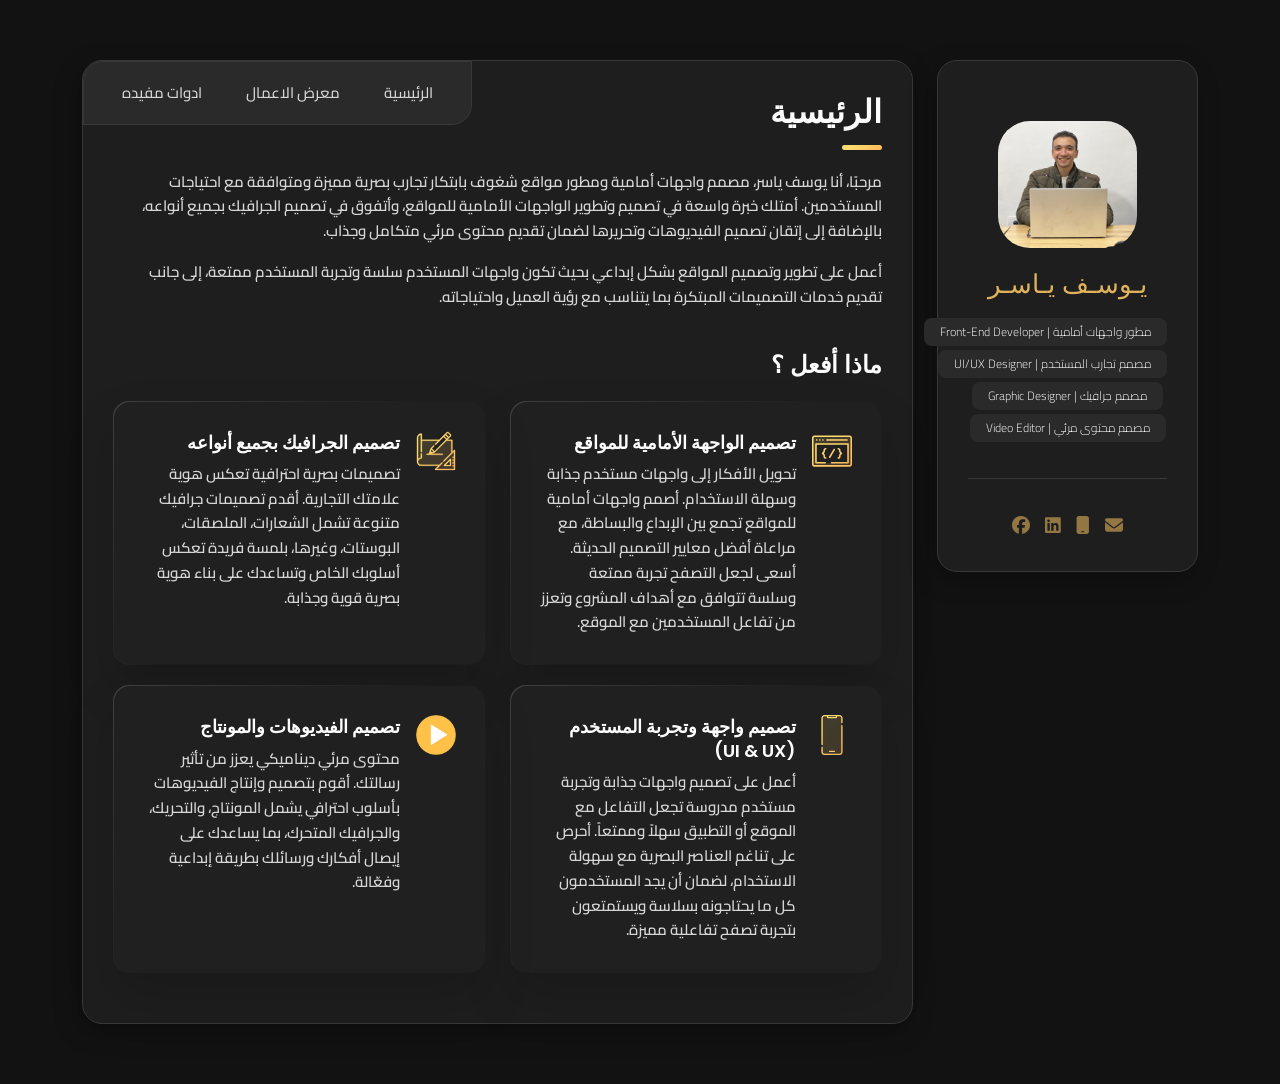
==== index.html @ 5dd6d11e "Add files via upload" ====
﻿<!DOCTYPE html>
<html lang="ar" dir="rtl">
  <head>
    <meta charset="utf-8" />
    <title>Yossif Yaser | الرئيسية</title>
    <!-- Google tag (gtag.js) -->
    <script
      async
      src="https://www.googletagmanager.com/gtag/js?id=G-1BY23PVXMT"
    ></script>
    <script>
      window.dataLayer = window.dataLayer || [];

      function gtag() {
        dataLayer.push(arguments);
      }
      gtag("js", new Date());
      gtag("config", "G-1BY23PVXMT");
    </script>

    <!-- Meta Data -->
    <meta http-equiv="X-UA-Compatible" content="IE=edge" />
    <meta
      name="viewport"
      content="width=device-width, initial-scale=1, shrink-to-fit=no"
    />
    <meta name="format-detection" content="telephone=no" />
    <meta name="format-detection" content="address=no" />
    <meta name="author" content="ArtTemplate" />
    <meta name="description" content="vCard" />

    <!-- Open Graph data -->
    <meta property="og:title" content="ArtTemplate" />
    <meta property="og:type" content="website" />
    <meta property="og:url" content="your url website" />
    <meta
      property="og:image"
      content="images/429811448_931509688594821_1303841701972617163_n.jpg"
    />
    <meta property="og:description" content="vCard" />
    <meta property="og:site_name" content="vCard" />

    <!-- Styles -->
    <link
      rel="shortcut icon"
      href="images/IMG-20240228-WA0059.jpg"
      type="image/x-icon"
    />
    <link
      rel="stylesheet"
      type="text/css"
      href="assets/styles/vendors/bootstrap.rtl.min.css"
    />
    <link rel="stylesheet" type="text/css" href="assets/styles/style.css" />
    <link rel="stylesheet" type="text/css" href="assets/styles/style-rtl.css" />
    <link rel="stylesheet" href="assets/styles/all.css" />

    <link rel="preconnect" href="https://fonts.googleapis.com" />
    <link rel="preconnect" href="https://fonts.gstatic.com" crossorigin />
    <link
      href="https://fonts.googleapis.com/css2?family=Cairo:wght@200..1000&display=swap"
      rel="stylesheet"
    />

    <style>
      * {
        font-family: "Cairo", sans-serif;
        font-optical-sizing: auto;
        font-weight: 600;
        font-style: normal;
        font-variation-settings: "slnt" 0;
      }
    </style>
  </head>

  <body>
    <main class="main">
      <div class="container gutter-top gutter-bottom">
        <div class="row sticky-parent">
          <!-- Sidebar -->
          <aside class="col-12 col-md-12 col-xl-3">
            <div class="sidebar box-outer sticky-column">
              <!-- My photo -->
              <div class="sidebar__base-info">
                <figure class="avatar-box">
                  <img src="images/IMG-20240228-WA0059.jpg" alt="يوسف ياسر" />
                </figure>

                <div class="text-xl-center">
                  <h3
                    class="title title--h3 sidebar__name"
                    style="color: #e0b25c"
                  >
                    يـوسـف يـاسـر
                  </h3>
                  <div class="badge mb-1">
                    مطور واجهات أمامية | Front-End Developer
                  </div>
                  <div class="badge mb-1">
                    مصمم تجارب المستخدم | UI/UX Designer
                  </div>
                  <div class="badge mb-1">مصمم جرافيك | Graphic Designer</div>
                  <div class="badge mb-1">مصمم محتوى مرئي | Video Editor</div>
                </div>
                <button
                  class="btn btn--small btn--icon-right sidebar__btn js-btn-toggle"
                >
                  <span> عرض الروابط </span>
                  <i class="fa-solid fa-chevron-down"></i>
                </button>
              </div>

              <div class="sidebar__additional-info js-show">
                <div class="separation"></div>
                <!-- <div class="separation d-xl-none"></div> -->
                <!-- Social -->
                <div class="social">
                  <a class="social__link" href="mailto:jyossif07@gmail.com"
                    ><i class="fa-solid fa-envelope" style="color: #e0b25c"></i
                  ></a>
                  <a class="social__link" href="https://wa.link/6zoz9a"
                    ><i class="fa-solid fa-mobile" style="color: #e0b25c"></i
                  ></a>
                  <a
                    class="social__link"
                    href="https://www.linkedin.com/in/youssef-yaser-16474a268/"
                    ><i class="fa-brands fa-linkedin" style="color: #e0b25c"></i
                  ></a>
                  <a
                    class="social__link"
                    href="https://www.facebook.com/profile.php?id=61563983884343"
                    ><i
                      class="fa-brands fa-facebook"
                      style="color: #e0b25c"
                    ></i>
                  </a>
                </div>
              </div>
            </div>
          </aside>

          <!-- Content -->
          <div class="col-12 col-md-12 col-xl-9">
            <div class="box-outer">
              <!-- Menu -->
              <div class="nav-container">
                <ul class="nav">
                  <li class="nav__item"><a href="index.html">الرئيسية</a></li>
                  <li class="nav__item">
                    <a href="business.html">معرض الاعمال</a>
                  </li>
                  <li class="nav__item">
                    <a href="useful.html">ادوات مفيده</a>
                  </li>
                  <!-- <li class="nav__item"><a href="blog.html">المدونة</a></li> -->
                </ul>
              </div>

              <!-- About -->
              <div class="pb-0 pb-sm-2">
                <h1 class="title title--h1 title__separate">الرئيسية</h1>

                <p>
                  مرحبًا، أنا يوسف ياسر، مصمم واجهات أمامية ومطور مواقع شغوف
                  بابتكار تجارب بصرية مميزة ومتوافقة مع احتياجات المستخدمين.
                  أمتلك خبرة واسعة في تصميم وتطوير الواجهات الأمامية للمواقع،
                  وأتفوق في تصميم الجرافيك بجميع أنواعه، بالإضافة إلى إتقان
                  تصميم الفيديوهات وتحريرها لضمان تقديم محتوى مرئي متكامل وجذاب.
                </p>
                <p>
                  أعمل على تطوير وتصميم المواقع بشكل إبداعي بحيث تكون واجهات
                  المستخدم سلسة وتجربة المستخدم ممتعة، إلى جانب تقديم خدمات
                  التصميمات المبتكرة بما يتناسب مع رؤية العميل واحتياجاته.
                </p>
              </div>

              <!-- What -->
              <h2 class="title title--h2 mt-3">ماذا أفعل ؟</h2>
              <div class="row">
                <!-- Case Item -->
                <div class="col-12 col-lg-6">
                  <div class="case-item box box--s2 box-inner">
                    <img
                      class="case-item__icon"
                      src="storage/categories/UmX2rgsQTiN7xFLBMGBfoxJx7X9CKGDElSwxrad2.svg"
                      alt=""
                    />
                    <div>
                      <h3 class="title title--h3">
                        تصميم الواجهة الأمامية للمواقع
                      </h3>
                      <p class="case-item__caption">
                        تحويل الأفكار إلى واجهات مستخدم جذابة وسهلة الاستخدام.
                        أصمم واجهات أمامية للمواقع تجمع بين الإبداع والبساطة، مع
                        مراعاة أفضل معايير التصميم الحديثة. أسعى لجعل التصفح
                        تجربة ممتعة وسلسة تتوافق مع أهداف المشروع وتعزز من تفاعل
                        المستخدمين مع الموقع.
                      </p>
                    </div>
                  </div>
                </div>
                <!-- Case Item -->
                <div class="col-12 col-lg-6">
                  <div class="case-item box box--s2 box-inner">
                    <img
                      class="case-item__icon"
                      src="storage/categories/GO5Z8lCzgy2stm59pi16ETKVcZDwoNBxdxk0Wri1.svg"
                      alt=""
                    />
                    <div>
                      <h3 class="title title--h3">
                        تصميم الجرافيك بجميع أنواعه
                      </h3>
                      <p class="case-item__caption">
                        تصميمات بصرية احترافية تعكس هوية علامتك التجارية. أقدم
                        تصميمات جرافيك متنوعة تشمل الشعارات، الملصقات، البوستات،
                        وغيرها، بلمسة فريدة تعكس أسلوبك الخاص وتساعدك على بناء
                        هوية بصرية قوية وجذابة.
                      </p>
                    </div>
                  </div>
                </div>

                <!-- Case Item -->
                <!-- <div class="col-12 col-lg-6">
                  <div class="case-item box box--s2 box-inner">
                    <img
                      class="case-item__icon"
                      src="categories/RGNUnwOUZTbnhezkyLcoi52lY8bGflXW85TWzTt1.svg"
                      alt=""
                    />
                    <div>
                      <h3 class="title title--h3">تطبيقات الجوال</h3>
                      <p class="case-item__caption">
                        تطوير احترافي لتطبيقات iOS وAndroid.
                      </p>
                    </div>
                  </div>
                </div> -->

                <!-- Case Item -->
                <div class="col-12 col-lg-6">
                  <div class="case-item box box--s2 box-inner">
                    <img
                      class="case-item__icon"
                      src="storage/categories/RGNUnwOUZTbnhezkyLcoi52lY8bGflXW85TWzTt1.svg"
                      alt=""
                    />
                    <div>
                      <h3 class="title title--h3">
                        تصميم واجهة وتجربة المستخدم (UI & UX)
                      </h3>
                      <p class="case-item__caption">
                        أعمل على تصميم واجهات جذابة وتجربة مستخدم مدروسة تجعل
                        التفاعل مع الموقع أو التطبيق سهلاً وممتعاً. أحرص على
                        تناغم العناصر البصرية مع سهولة الاستخدام، لضمان أن يجد
                        المستخدمون كل ما يحتاجونه بسلاسة ويستمتعون بتجربة تصفح
                        تفاعلية مميزة.
                      </p>
                    </div>
                  </div>
                </div>
                <!-- Case Item -->
                <div class="col-12 col-lg-6">
                  <div class="case-item box box--s2 box-inner">
                    <img
                      class="case-item__icon"
                      src="storage/categories/png-clipart-future-competition-economics-brand-video-icon-miscellaneous-angle-removebg-preview.png"
                      alt=""
                    />
                    <div>
                      <h3 class="title title--h3">
                        تصميم الفيديوهات والمونتاج
                      </h3>
                      <p class="case-item__caption">
                        محتوى مرئي ديناميكي يعزز من تأثير رسالتك. أقوم بتصميم
                        وإنتاج الفيديوهات بأسلوب احترافي يشمل المونتاج،
                        والتحريك، والجرافيك المتحرك، بما يساعدك على إيصال أفكارك
                        ورسائلك بطريقة إبداعية وفعّالة.
                      </p>
                    </div>
                  </div>
                </div>
              </div>

              <!-- Clients -->
              <!-- <h2 class="title title--h2 mt-4">عملاء سعدت بالعمل معهم</h2> -->
              <!-- <div class="swiper-container js-carousel-clients">
                <div class="swiper-wrapper">
                  <figure class="swiper-slide">
                    <img
                      class="logo-client"
                      style="min-width: 80%; border-radius: 20px"
                      src="./images/Black Yellow Modern Interior Designer Logo.png"
                      alt="mostfa syntax reviews"
                    />
                  </figure>
                  <figure class="swiper-slide">
                    <img
                      class="logo-client"
                      style="min-width: 80%; border-radius: 20px"
                      src="./images/Black Yellow Modern Interior Designer Logo.png"
                      alt="mostfa syntax reviews"
                    />
                  </figure>
                  <figure class="swiper-slide">
                    <img
                      class="logo-client"
                      style="min-width: 80%; border-radius: 20px"
                      src="./images/Black Yellow Modern Interior Designer Logo.png"
                      alt="mostfa syntax reviews"
                    />
                  </figure>

                  <figure class="swiper-slide">
                    <img
                      class="logo-client"
                      style="min-width: 80%; border-radius: 20px"
                      src="./images/Black Yellow Modern Interior Designer Logo.png"
                      alt="mostfa syntax reviews"
                    />
                  </figure>

                  <figure class="swiper-slide">
                    <img
                      class="logo-client"
                      style="min-width: 80%; border-radius: 20px"
                      src="./images/Black Yellow Modern Interior Designer Logo.png"
                      alt="Logo"
                    />
                  </figure>
                </div>
                <div class="swiper-pagination"></div>
              </div>  -->
              <!-- /swiper-container -->
            </div>
            <!-- box-outer -->
          </div>
          <!-- Content -->
        </div>
        <!-- sticky-parent -->
      </div>
      <!-- container -->
    </main>
    <!-- JavaScripts -->
    <script src="assets/js/jquery-3.4.1.min.js"></script>
    <script src="assets/js/plugins.min.js"></script>
    <script src="assets/js/common.js"></script>
    <script src="assets/js/all.min.js"></script>
  </body>
</html>
---- assets/styles/style.css ----
/* ------------------------------------------------
 Author: ArtStyles (Art)
 
 Template Name: vCard
 version: 1.1.0
------------------------------------------------ */

/* ------------------------------------------------
 
 - Vendors
 - Font Icons
 - Variables
 - General Styles
 - Typography
 - Form
 - Button
 - Sidebar
 - Sections
 - Navbar
 - Popup
 - Cases
 - Clients
 - Contact
 - Portfolio
 - News
 - Single news
 - Single project
 - Testimonials
 - Timeline
 - Footer
 - Other
 
------------------------------------------------ */

@import url("vendors/swiper.min.css");
@import url("vendors/simplebar.min.css");
@import url("vendors/magnific-popup.css");
@import url("vendors/photoswipe.css");
@import url("vendors/default-skin.css");
@import url("../icons/style-custome-icons.css");
@import url("../icons/feather.css");
@import url("https://fonts.googleapis.com/css2?family=Poppins:wght@300;400;500;600&display=swap");
:root {
    --font-family: 'Poppins', sans-serif;
    --font-base-size: 15px;
    --font-mobile-size: 14px;
    --color-heading: #FCFCFC;
    --color-paragraph: #D6D6D6;
    --color-border: #383838;
    --color-bg: #121212;
    --color-surface-1: #1e1e1f;
    --color-surface-2: #2a2a2b;
    --color-surface-3: #202021;
    --color-accent: #FFDB6E;
    --color-error: #B84C4C;
    --color-gradient: linear-gradient(137.84deg, #FFDB6E 26.31%, #FFBC5E 93.75%);
    --color-gradient-soft: linear-gradient(135deg, rgba(255, 218, 109, 0.0375) 0%, rgba(255, 189, 94, 0) 100%), #1E1E1F;
    --color-gradient-text: linear-gradient(90deg, #FFDB6E, #FFBC5E);
    --color-gradient-border: linear-gradient(155deg, #FFDA6D 0%, rgba(255, 191, 96, 0) 50%);
    --color-gradient-border-gray: linear-gradient(135deg, #404040 0%, rgba(64, 64, 64, 0) 48.44%);
    --color-gradient-gray: linear-gradient(137.84deg, #3F3F40 2.69%, #303030 93.75%);
    --color-gradient-icon: linear-gradient(135deg, rgba(255, 218, 109, 0.25) 0%, rgba(255, 189, 94, 0) 59.86%), #202021;
    --color-btn: linear-gradient(135deg, rgba(45, 45, 46, 0.25) 0%, rgba(27, 27, 28, 0) 100%), #202021;
    --box-shadow-24: -4px 8px 24px rgba(0, 0, 0, 0.25);
    --box-shadow-30: 0px 16px 30px rgba(0, 0, 0, 0.25);
    --box-shadow-40: 0px 16px 40px rgba(0, 0, 0, 0.25);
    --box-shadow-50: 0px 25px 50px rgba(0, 0, 0, 0.15);
    --box-shadow-80: 0px 24px 80px rgba(0, 0, 0, 0.7);
    --radius-32: 32px;
    --radius-20: 20px;
    --radius-18: 18px;
    --radius-16: 16px;
    --radius-14: 14px;
    --radius-12: 12px;
    --radius-8: 8px;
}

/* -----------------------------------------------------------------
    - General Styles
----------------------------------------------------------------- */

*,
::before,
::after {
    background-repeat: no-repeat;
    -webkit-box-sizing: border-box;
    box-sizing: border-box;
}

html {
    -webkit-overflow-scrolling: touch;
    -webkit-box-sizing: border-box;
    box-sizing: border-box;
}

body,
html {
    font-size: 1rem;
    -webkit-text-size-adjust: 100%;
}

body {
    background-color: var(--color-bg);
    color: var(--color-paragraph);
    font-family: var(--font-family);
    font-size: var(--font-base-size);
    font-weight: 300;
    line-height: 1.65;
    min-height: 100vh;
    overflow-x: hidden;
    -ms-overflow-style: scrollbar;
    -webkit-font-smoothing: antialiased;
}

@media only screen and (max-width: 580px) {
    body {
        font-size: var(--font-mobile-size);
        line-height: 1.6;
    }
}

html.is-scroll-disabled body {
    height: 100vh;
    overflow: hidden;
}

@media all and (-ms-high-contrast: none),
(-ms-high-contrast: active) {
    html.is-scroll-disabled {
        overflow: hidden;
    }
}

.no-scroll {
    overflow: hidden;
    -ms-overflow-style: none;
}

.no-scroll-height {
    overflow-x: hidden;
}

.svg-defs {
    position: absolute;
    height: 0;
    width: 0;
}

img {
    max-width: 100%;
    -webkit-user-select: none;
    -moz-user-select: none;
    -ms-user-select: none;
    user-select: none;
}

figure {
    margin: 0;
}

iframe {
    background-color: var(--color-bg);
    border: 0;
    display: block;
    height: 100%;
    width: 100%;
}

.cover {
    -o-object-fit: cover;
    object-fit: cover;
    -o-object-position: center;
    object-position: center;
    font-family: 'object-fit: cover; object-position: center;';
    height: 100%;
    width: 100%;
}

::-moz-selection {
    background: transparent;
    color: var(--color-accent);
}

::selection {
    background: transparent;
    color: var(--color-accent);
}

.scroll-line {
    background: var(--color-gradient);
    height: 0.1875rem;
    position: fixed;
    top: 0;
    width: 0;
    z-index: 3;
}

/* -----------------------------------------------------------------
    - Typography
----------------------------------------------------------------- */

h1,
h2,
h3,
h4,
h5,
h6 {
    color: var(--color-heading);
    font-family: var(--font-family);
    font-weight: 600;
    line-height: 1.3;
}

.title--h1 {
    font-size: 2rem;
    margin-bottom: 1.0625rem;
}

@media only screen and (max-width: 580px) {
    .title--h1 {
        font-size: 1.5rem;
    }
}

.title--h2 {
    font-size: 1.5rem;
    margin-bottom: 1.25rem;
}

@media only screen and (max-width: 580px) {
    .title--h2 {
        font-size: 1.125rem;
    }
}

.title--h3 {
    font-size: 1.125rem;
    margin-bottom: 0.5rem;
}

@media only screen and (max-width: 580px) {
    .title--h3 {
        font-size: 1rem;
    }
}

.title--h4 {
    font-size: 1rem;
    margin-bottom: 0.8125rem;
    font-weight: 500;
}

@media only screen and (max-width: 580px) {
    .title--h4 {
        font-size: 0.875rem;
    }
}

.title--h5 {
    font-size: 0.875rem;
}

@media only screen and (max-width: 580px) {
    .title--h5 {
        font-size: 0.75rem;
    }
}

.title--h6 {
    font-size: 0.75rem;
}

@media only screen and (max-width: 580px) {
    .title--h6 {
        font-size: 0.625rem;
    }
}

.title--center {
    text-align: center;
}

.title--tone {
    background: var(--color-gradient-text);
    -webkit-background-clip: text;
    background-clip: text;
    -webkit-text-fill-color: transparent;
}

.title-icon {
    margin-right: 0.5rem;
    margin-top: -0.25rem;
    height: 2.5rem;
    width: 2.5rem;
}

@media only screen and (max-width: 580px) {
    .title-icon {
        height: 2.08333rem;
        width: 2.08333rem;
    }
}

.title__separate {
    margin-bottom: 2.3125rem;
    position: relative;
}

.title__separate::before {
    content: '';
    background: var(--color-gradient);
    border-radius: 0.5rem;
    height: 0.3125rem;
    position: absolute;
    bottom: -1.0625rem;
    left: 0;
    width: 2.5rem;
    z-index: 1;
}

@media only screen and (max-width: 580px) {
    .title__separate {
        margin-bottom: 1.5rem;
    }
    .title__separate::before {
        height: 0.1875rem;
        bottom: -0.625rem;
        width: 1.875rem;
    }
}

.overhead {
    color: var(--color-paragraph);
    font-size: 0.75rem;
    font-weight: 400;
    display: block;
    opacity: .7;
    text-transform: uppercase;
}

@media only screen and (max-width: 580px) {
    .overhead {
        font-size: 0.6875rem;
    }
}

.text-overflow {
    display: block;
    text-overflow: ellipsis;
    overflow: hidden;
    white-space: nowrap;
}

.block-quote {
    font-size: 1.25rem;
    font-weight: 400;
    font-style: italic;
    margin: 1.8125rem 0;
    position: relative;
    line-height: 1.6;
}

@media only screen and (max-width: 991px) {
    .block-quote {
        padding-left: 3.8125rem;
    }
}

@media only screen and (max-width: 580px) {
    .block-quote {
        font-size: 1.125rem;
        margin: 1rem 0;
        padding-left: 0;
        padding-top: 2.8125rem;
    }
    .block-quote p {
        margin-bottom: 0.5rem;
    }
}

.block-quote::before {
    background-image: url(../icons/icon-quote.svg);
    background-repeat: no-repeat;
    background-position: center;
    background-size: cover;
    content: '';
    height: 1.125rem;
    margin: 0 auto;
    position: absolute;
    top: 0.5rem;
    left: -3.125rem;
    width: 1.6875rem;
}

@media only screen and (max-width: 991px) {
    .block-quote::before {
        left: 0;
    }
}

.block-quote__author {
    font-size: 0.875rem;
    font-style: normal;
    display: block;
    margin-top: 0.5625rem;
    padding-left: 3rem;
    position: relative;
}

@media only screen and (max-width: 580px) {
    .block-quote__author {
        font-size: 0.875rem;
        margin-top: 0;
        padding-left: 2rem;
    }
}

.block-quote__author::before {
    content: '';
    background-color: var(--color-heading);
    height: 0.0625rem;
    margin-bottom: auto;
    margin-top: auto;
    position: absolute;
    top: 0;
    bottom: 0;
    left: 0;
    width: 2rem;
}

@media only screen and (max-width: 580px) {
    .block-quote__author::before {
        width: 1rem;
    }
}

a {
    color: var(--color-accent);
    cursor: pointer;
    text-decoration: none;
}

a:hover {
    outline: none;
}

a.decoration--none {
    text-decoration: none;
}

a.link-gradient {
    background: var(--color-gradient-text);
    -webkit-background-clip: text;
    background-clip: text;
    -webkit-text-fill-color: transparent;
    -webkit-text-decoration-skip: objects;
}

.description {
    color: var(--color-paragraph);
    margin-bottom: 1.875rem;
}

.foreword {
    font-size: 1.125rem;
}

/* Badges */

.badge {
    background: var(--color-surface-2);
    font-size: 0.75rem;
    font-weight: 300;
    border-radius: var(--radius-8);
    padding: 0.5rem 1rem;
}

@media only screen and (max-width: 580px) {
    .badge {
        font-size: 0.6875rem;
        padding: 0.375rem 0.75rem;
    }
}

/* -----------------------------------------------------------------
    - Form
----------------------------------------------------------------- */

.input,
.textarea,
select,
.custom-select {
    background-color: transparent;
    border: 1px solid var(--color-border);
    border-radius: var(--radius-14);
    -webkit-box-shadow: none;
    box-shadow: none;
    color: var(--color-heading);
    font-size: inherit;
    height: auto;
    padding: 0.875rem 1.375rem 0.8125rem;
    position: relative;
    width: 100%;
    -webkit-appearance: none;
    -moz-appearance: none;
    appearance: none;
}

@media only screen and (max-width: 580px) {
    .input,
    .textarea,
    select,
    .custom-select {
        padding: 0.8125rem 1.375rem 0.75rem;
    }
}

.input:focus,
.textarea:focus,
select:focus,
.custom-select:focus {
    background-color: transparent;
    border-color: var(--color-accent);
    color: var(--color-heading);
    -webkit-box-shadow: none;
    box-shadow: none;
    outline: none;
}

.input {
    line-height: inherit;
}

@media all and (-ms-high-contrast: none),
(-ms-high-contrast: active) {
    .input {
        line-height: 0;
    }
}

.input__icon {
    padding-left: 3.375rem;
}

@media only screen and (max-width: 580px) {
    .input__icon {
        padding-left: 2.8125rem;
    }
}

.textarea {
    border-radius: var(--radius-14);
    display: block;
    padding: 0.8125rem 1.1875rem;
    resize: none;
}

.form-group {
    margin-bottom: 2rem;
    position: relative;
}

@media only screen and (max-width: 580px) {
    .form-group {
        margin-bottom: 1.6875rem;
    }
}

.help-block {
    position: absolute;
    font-size: 0.75rem;
    line-height: 1.4;
    padding-top: 0.3125rem;
    padding-left: 0.375rem;
}

@media only screen and (max-width: 580px) {
    .help-block {
        font-size: 0.6875rem;
    }
}

.with-errors {
    color: var(--color-error);
}

.has-error input,
.has-error textarea,
.has-error input:focus,
.has-error textarea:focus {
    border-color: var(--color-error);
}

#validator-contact {
    font-size: 0.875rem;
    margin-top: 1rem;
}

.form-control::-webkit-input-placeholder {
    color: var(--color-paragraph);
    opacity: .5;
}

.form-control:-ms-input-placeholder {
    color: var(--color-paragraph);
    opacity: .5;
}

.form-control::-ms-input-placeholder {
    color: var(--color-paragraph);
    opacity: .5;
}

.form-control::placeholder {
    color: var(--color-paragraph);
    opacity: .5;
}

input:invalid,
textarea:invalid {
    outline: none !important;
}

.form-check-input {
    background: transparent;
    border-color: rgba(244, 244, 244, 0.15);
}

.form-check-input:checked {
    background-color: var(--color-accent);
    border-color: var(--color-accent);
}

.form-check-input:checked[type=checkbox] {
    background-image: url("data:image/svg+xml,%3csvg xmlns='http://www.w3.org/2000/svg' viewBox='0 0 20 20'%3e%3cpath fill='none' stroke='%23000' stroke-linecap='round' stroke-linejoin='round' stroke-width='3' d='M6 10l3 3l6-6'/%3e%3c/svg%3e") !important;
}

.form-check-input:checked[type=radio] {
    background-image: url("data:image/svg+xml,%3csvg xmlns='http://www.w3.org/2000/svg' viewBox='-4 -4 8 8'%3e%3ccircle r='2' fill='%23000'/%3e%3c/svg%3e");
}

.form-check-input:focus {
    border-color: var(--color-paragraph);
    -webkit-box-shadow: 0 0 0 0.125rem rgba(244, 244, 244, 0.25);
    box-shadow: 0 0 0 0.125rem rgba(244, 244, 244, 0.25);
}

select,
.custom-select {
    background: url("data:image/svg+xml,%3csvg xmlns='http://www.w3.org/2000/svg' viewBox='0 0 4 5'%3e%3cpath fill='%23fff' d='M2 0L0 2h4zm0 5L0 3h4z'/%3e%3c/svg%3e") no-repeat right 0.1rem center/10px 16px;
}

.dropdown-menu {
    background: var(--color-surface-2);
    border: 1px solid var(--color-border);
    border-radius: var(--radius-12);
    -webkit-box-shadow: var(--box-shadow-50);
    box-shadow: var(--box-shadow-50);
    font-size: inherit;
}

.dropdown-menu::before {
    content: '';
    border-left: 0.375rem solid transparent;
    border-right: 0.375rem solid transparent;
    border-bottom: 0.375rem solid var(--color-border);
    height: 0;
    position: absolute;
    top: -0.375rem;
    left: 1.0625rem;
    width: 0;
}

.dropdown-item {
    color: var(--color-paragraph);
    font-weight: 300;
}

.dropdown-item:hover,
.dropdown-item:focus {
    background: var(--color-border);
    color: var(--color-paragraph);
}

.dropdown.dropup .dropdown-menu::before {
    border-left: 0.375rem solid transparent;
    border-right: 0.375rem solid transparent;
    border-top: 0.375rem solid var(--color-border);
    border-bottom: 0.375rem solid transparent;
    top: auto;
    bottom: -0.75rem;
}

.progress {
    display: block;
    background: transparent;
    font-size: 0.9375rem;
    margin-bottom: 1.5rem;
    height: auto;
}

@media only screen and (max-width: 580px) {
    .progress {
        font-size: 0.8125rem;
        margin-bottom: 1rem;
    }
}

.progress:last-child {
    margin-bottom: 0;
}

.progress-bar {
    background-color: var(--color-border);
    border-radius: var(--radius-16);
    height: 0.5rem;
    overflow: inherit;
    position: relative;
    width: 100%;
}

.progress-bar span {
    background: var(--color-gradient);
    border-radius: 1rem;
    display: block;
    overflow: hidden;
    position: relative;
    height: 0.5rem;
    width: 0%;
    -webkit-transition: width .6s ease-in-out;
    transition: width .6s ease-in-out;
    z-index: 1;
}

.progress .progress-text {
    margin-bottom: 0.5rem;
}

.progress .progress-text span {
    color: var(--color-heading);
    font-weight: 500;
}

.btn {
    background: var(--color-gradient-border-gray);
    border-radius: var(--radius-14);
    -webkit-box-shadow: var(--box-shadow-40);
    box-shadow: var(--box-shadow-40);
    border: 0;
    color: var(--color-accent);
    cursor: pointer;
    font-weight: 400;
    font-size: 1rem;
    line-height: initial;
    padding: 1rem 1.5rem;
    position: relative;
    -webkit-transition: all .4s ease-in-out;
    transition: all .4s ease-in-out;
    white-space: nowrap;
    z-index: 0;
}

.btn::before {
    content: '';
    position: absolute;
    top: 1px;
    right: 1px;
    bottom: 1px;
    left: 1px;
    background: var(--color-btn);
    border-radius: inherit;
    -webkit-transition: all .4s ease-in-out;
    transition: all .4s ease-in-out;
    z-index: -1;
}

.btn:hover {
    background: var(--color-gradient-border);
    color: var(--color-accent);
}

.btn:hover::before {
    background: var(--color-gradient-icon);
}

.btn:focus {
    -webkit-box-shadow: var(--box-shadow-40);
    box-shadow: var(--box-shadow-40);
}

.btn .font-icon {
    margin-right: 0.375rem;
}

.btn--small {
    -webkit-box-shadow: var(--box-shadow-30);
    box-shadow: var(--box-shadow-30);
    font-size: 0.75rem;
    padding: 0.625rem 1rem;
}

.btn--small:focus {
    -webkit-box-shadow: var(--box-shadow-30);
    box-shadow: var(--box-shadow-30);
}

.btn--icon-left i {
    margin-right: 0.5rem;
}

.btn--icon-right i {
    margin-left: 0.5rem;
}

@media only screen and (max-width: 580px) {
    .btn {
        font-size: 0.875rem;
        padding: 0.75rem 1.125rem;
    }
}

button:focus {
    outline: none;
}

/* -----------------------------------------------------------------
    - Sidebar
----------------------------------------------------------------- */

.sidebar {
    z-index: 10;
}

@media only screen and (max-width: 1200px) {
    .sidebar {
        margin-bottom: 1.875rem;
    }
}

@media only screen and (max-width: 580px) {
    .sidebar {
        margin-bottom: 1rem;
    }
}

@media only screen and (max-width: 1200px) {
    .sidebar__base-info {
        display: -webkit-box;
        display: -ms-flexbox;
        display: flex;
        -webkit-box-align: center;
        -ms-flex-align: center;
        align-items: center;
    }
    .sidebar__base-info>* {
        min-width: 0;
    }
}

@media only screen and (min-width: 1200px) {
    .sidebar__additional-info {
        display: block !important;
    }
}

@media only screen and (max-width: 1200px) {
    .sidebar__additional-info {
        display: none;
    }
}

@media only screen and (max-width: 1200px) {
    .sidebar__additional-info .details-info__item {
        -webkit-box-flex: 0;
        -ms-flex: 0 0 50%;
        flex: 0 0 50%;
    }
    .sidebar__additional-info .details-info__item:nth-last-child(2),
    .sidebar__additional-info .details-info__item:nth-last-child(1) {
        margin-bottom: 0;
    }
}

@media only screen and (max-width: 768px) {
    .sidebar__additional-info .details-info__item {
        margin-bottom: 1.25rem;
    }
    .sidebar__additional-info .details-info__item:nth-last-child(2) {
        margin-bottom: 1.25rem;
    }
    .sidebar__additional-info .details-info__item:nth-last-child(1) {
        margin-bottom: 0 !important;
    }
}

@media only screen and (max-width: 580px) {
    .sidebar__additional-info .details-info__item {
        -webkit-box-flex: 0;
        -ms-flex: 0 0 100%;
        flex: 0 0 100%;
    }
    .sidebar__additional-info .details-info__item:nth-last-child(2) {
        margin-bottom: 0.9375rem;
    }
    .sidebar__additional-info .details-info__item:nth-last-child(1) {
        margin-bottom: 0;
    }
}

.sidebar .avatar-box {
    background: var(--color-gradient-gray);
    border-radius: var(--radius-32);
    margin: 1.875rem 1.875rem 1.25rem;
    overflow: hidden;
    height: calc(100% - 3.75rem);
    width: calc(100% - 3.75rem);
    -webkit-transition: all .3s ease-in-out;
    transition: all .3s ease-in-out;
}

@media only screen and (max-width: 1200px) {
    .sidebar .avatar-box {
        -ms-flex-negative: 0;
        flex-shrink: 0;
        margin: 0 1.5rem 0 0;
        height: 7.5rem;
        width: 7.5rem;
    }
}

@media only screen and (max-width: 580px) {
    .sidebar .avatar-box {
        border-radius: var(--radius-20);
        margin: 0 1rem 0 0;
        height: 5rem;
        width: 5rem;
    }
}

.sidebar .avatar-box img {
    -o-object-fit: cover;
    object-fit: cover;
    height: 100%;
    width: 100%;
}

.sidebar__name {
    font-size: 1.625rem;
    font-weight: 500;
    margin-bottom: 1rem;
    position: relative;
}

@media only screen and (max-width: 580px) {
    .sidebar__name {
        font-size: 1.0625rem;
        margin-bottom: 0.625rem;
    }
}

.sidebar__btn {
    position: absolute;
    top: 0;
    right: 0;
    border-top-left-radius: 0;
    border-bottom-right-radius: 0;
    display: none;
}

@media only screen and (max-width: 1200px) {
    .sidebar__btn {
        display: block;
        padding: 0.625rem 1rem;
    }
}

@media only screen and (max-width: 580px) {
    .sidebar__btn {
        padding: 0.625rem;
    }
}

.sidebar__btn i {
    display: none;
}

@media only screen and (max-width: 580px) {
    .sidebar__btn i {
        display: block;
        margin: 0;
    }
    .sidebar__btn span {
        display: none;
    }
}

.contacts-block__info {
    -webkit-box-flex: 1;
    -ms-flex: 1;
    flex: 1;
}

/* Social */

.social {
    text-align: center;
}

.social__link {
    font-size: 1.125rem;
    color: var(--color-heading);
    -webkit-text-fill-color: inherit;
    opacity: .6;
    margin: 0 0.375rem;
}

@media only screen and (max-width: 580px) {
    .social__link {
        font-size: 1rem;
    }
}

.social__link:hover {
    color: inherit;
    opacity: 1;
    text-decoration: none;
}

@media only screen and (max-width: 1200px) {
    .social {
        text-align: left;
    }
}

.sticky-column {
    margin-top: 0;
    -webkit-transition: all .3s ease-in-out;
    transition: all .3s ease-in-out;
}

.sticky-column.is_stuck {
    margin-top: 1.875rem;
}

/* -----------------------------------------------------------------
    - Sections
----------------------------------------------------------------- */

@media (min-width: 1200px) {
    .container {
        max-width: 1140px;
    }
}

@media (min-width: 1300px) {
    .container {
        max-width: 1230px;
    }
}

@media (min-width: 1400px) {
    .container {
        max-width: 1290px;
    }
}

.box {
    background: var(--color-gradient-border);
    position: relative;
    z-index: 0;
}

.box::before {
    content: '';
    position: absolute;
    top: 1px;
    right: 1px;
    bottom: 1px;
    left: 1px;
    background: var(--color-gradient-soft);
    border-radius: inherit;
    z-index: -1;
}

.box--s2 {
    background: var(--color-gradient-border-gray);
}

.box--s2::before {
    background-image: var(--color-btn) !important;
    background-color: var(--color-surface-3) !important;
}

.box-outer {
    background-color: var(--color-surface-1);
    border: 1px solid var(--color-border);
    border-radius: var(--radius-20);
    -webkit-box-shadow: var(--box-shadow-24);
    box-shadow: var(--box-shadow-24);
    padding: 1.875rem;
    position: relative;
}

@media only screen and (max-width: 580px) {
    .box-outer {
        padding: 0.9375rem;
    }
}

.box-inner {
    border-radius: var(--radius-16);
    -webkit-box-shadow: var(--box-shadow-50);
    box-shadow: var(--box-shadow-50);
    padding: 1.875rem;
    margin-bottom: 1.875rem;
}

@media only screen and (max-width: 580px) {
    .box-inner {
        border-radius: var(--radius-14);
        -webkit-box-shadow: var(--box-shadow-30);
        box-shadow: var(--box-shadow-30);
        padding: 1.25rem;
        margin-bottom: 0.9375rem;
    }
}

.icon-box {
    font-size: 1.125rem;
    display: -webkit-inline-box;
    display: -ms-inline-flexbox;
    display: inline-flex;
    -webkit-box-align: center;
    -ms-flex-align: center;
    align-items: center;
    -webkit-box-pack: center;
    -ms-flex-pack: center;
    justify-content: center;
    border-radius: var(--radius-12);
    -webkit-box-shadow: var(--box-shadow-30);
    box-shadow: var(--box-shadow-30);
    line-height: 1;
    margin-right: 1rem;
    height: 3rem;
    width: 3rem;
}

.icon-box>* {
    min-width: 0;
}

.icon-box::before {
    background: var(--color-gradient-icon);
}

.icon-box .font-icon {
    background: var(--color-gradient-text);
    -webkit-background-clip: text;
    background-clip: text;
    -webkit-text-fill-color: transparent;
}

@media only screen and (max-width: 580px) {
    .icon-box {
        font-size: 1rem;
        border-radius: var(--radius-8);
        -webkit-box-shadow: var(--box-shadow-24);
        box-shadow: var(--box-shadow-24);
        height: 1.875rem;
        width: 1.875rem;
    }
}

.box-avatar {
    border-radius: var(--radius-18);
    -webkit-box-shadow: var(--box-shadow-30);
    box-shadow: var(--box-shadow-30);
    height: 5rem;
    width: 5rem;
}

.box-avatar::before {
    background: var(--color-gradient-gray);
}

.box-avatar img {
    -o-object-fit: cover;
    object-fit: cover;
}

.box-avatar--not-border {
    background: var(--color-gradient-gray);
}

.box-avatar--not-border::before {
    display: none;
}

@media only screen and (max-width: 580px) {
    .box-avatar {
        border-radius: var(--radius-14);
        -webkit-box-shadow: var(--box-shadow-24);
        box-shadow: var(--box-shadow-24);
        height: calc(5rem - 1.25rem);
        width: calc(5rem - 1.25rem);
    }
}

.separation {
    background: var(--color-border);
    margin: 2rem 0;
    height: 1px;
    width: 100%;
}

@media only screen and (max-width: 580px) {
    .separation {
        margin: 1rem 0;
    }
}

.js-image {
    background-size: cover;
    background-position: center;
    height: 100%;
    width: 100%;
}

.gutter-top {
    padding-top: 3.75rem;
}

@media only screen and (max-width: 580px) {
    .gutter-top {
        padding-top: 0.9375rem;
    }
}

.gutter-bottom {
    padding-bottom: 3.75rem;
}

@media only screen and (max-width: 580px) {
    .gutter-bottom {
        padding-bottom: 2.5rem;
    }
}

.noGutters-Top {
    margin-top: 0 !important;
}

.noGutters-Bottom {
    margin-bottom: 0 !important;
}

.noGutters-Left {
    margin-left: 0 !important;
}

.noGutters-Right {
    margin-right: 0 !important;
}

/* Details info */

.details-info {
    list-style: none;
    padding-left: 0;
    margin-bottom: 0.5rem;
}

@media only screen and (max-width: 1200px) {
    .details-info {
        display: -webkit-box;
        display: -ms-flexbox;
        display: flex;
        -ms-flex-wrap: wrap;
        flex-wrap: wrap;
        margin-bottom: 0;
    }
    .details-info>* {
        min-width: 0;
    }
}

@media only screen and (max-width: 768px) {
    .details-info {
        display: -webkit-box;
        display: -ms-flexbox;
        display: flex;
        -webkit-box-orient: vertical;
        -webkit-box-direction: normal;
        -ms-flex-direction: column;
        flex-direction: column;
        margin-bottom: 0.5rem;
        font-size: 1rem;
    }
    .details-info>* {
        min-width: 0;
    }
}

@media only screen and (max-width: 580px) {
    .details-info {
        font-size: 0.9375rem;
    }
}

.details-info--inline {
    display: -webkit-box;
    display: -ms-flexbox;
    display: flex;
    -webkit-box-orient: horizontal;
    -webkit-box-direction: normal;
    -ms-flex-direction: row;
    flex-direction: row;
    -ms-flex-wrap: wrap;
    flex-wrap: wrap;
}

.details-info--inline>* {
    min-width: 0;
}

.details-info__item {
    color: var(--color-heading);
    font-size: 0.875rem;
    display: -webkit-box;
    display: -ms-flexbox;
    display: flex;
    -webkit-box-align: center;
    -ms-flex-align: center;
    align-items: center;
    margin-bottom: 1.75rem;
    text-overflow: ellipsis;
    white-space: nowrap;
}

.details-info__item>* {
    min-width: 0;
}

@media only screen and (max-width: 580px) {
    .details-info__item {
        font-size: 0.8125rem;
        margin-bottom: 0.9375rem !important;
    }
}

.details-info__item a {
    color: var(--color-heading);
    -webkit-text-fill-color: inherit;
    text-decoration: none;
}

.details-info__item a:hover {
    color: var(--color-heading);
}

.details-info--inline .details-info__item {
    display: -webkit-inline-box;
    display: -ms-inline-flexbox;
    display: inline-flex;
    -webkit-box-align: center;
    -ms-flex-align: center;
    align-items: center;
    margin-right: 5rem;
}

.details-info--inline .details-info__item>* {
    min-width: 0;
}

.details-info--inline .details-info__item:last-child {
    margin-right: 0;
}

.details-info__info {
    -webkit-box-flex: 1;
    -ms-flex: 1;
    flex: 1;
}

/* -----------------------------------------------------------------
    - Navbar
----------------------------------------------------------------- */

.nav-container {
    background: var(--color-surface-2);
    border: 1px solid var(--color-border);
    border-radius: 0 var(--radius-20) 0 var(--radius-20);
    display: -webkit-box;
    display: -ms-flexbox;
    display: flex;
    -webkit-box-align: center;
    -ms-flex-align: center;
    align-items: center;
    -webkit-box-pack: end;
    -ms-flex-pack: end;
    justify-content: flex-end;
    height: 4rem;
    padding-right: 2.375rem;
    padding-left: 2.375rem;
    position: absolute;
    top: 0;
    right: 0;
    z-index: 1;
}

.nav-container>* {
    min-width: 0;
}

@media only screen and (max-width: 991px) {
    .nav-container {
        -webkit-backdrop-filter: blur(6px);
        backdrop-filter: blur(6px);
        background: rgba(43, 43, 44, 0.75);
        border-radius: var(--radius-20) var(--radius-20) 0 0;
        -webkit-box-shadow: var(--box-shadow-30);
        box-shadow: var(--box-shadow-30);
        display: -webkit-box;
        display: -ms-flexbox;
        display: flex;
        -webkit-box-align: center;
        -ms-flex-align: center;
        align-items: center;
        -webkit-box-pack: center;
        -ms-flex-pack: center;
        justify-content: center;
        position: fixed;
        top: auto;
        bottom: 0;
        left: 0;
        height: 3.8125rem;
        width: 100%;
        z-index: 1112;
    }
    .nav-container>* {
        min-width: 0;
    }
}

@media only screen and (max-width: 580px) {
    .nav-container {
        border-radius: var(--radius-12) var(--radius-12) 0 0;
        height: 3rem;
        padding-right: 1rem;
        padding-left: 1rem;
    }
}

@media only screen and (max-width: 991px) {
    .medium-zoom--opened .nav-container {
        z-index: 10;
    }
}

.nav {
    display: -webkit-box;
    display: -ms-flexbox;
    display: flex;
    -webkit-box-align: center;
    -ms-flex-align: center;
    align-items: center;
    -webkit-box-pack: center;
    -ms-flex-pack: center;
    justify-content: center;
    height: 100%;
    overflow: hidden;
}

.nav>* {
    min-width: 0;
}

@media only screen and (max-width: 768px) {
    .nav {
        font-size: 0.875rem;
    }
}

@media only screen and (max-width: 580px) {
    .nav {
        font-size: 0.6875rem;
    }
}

.nav__item {
    margin-right: 2.75rem;
}

@media only screen and (max-width: 991px) {
    .nav__item {
        margin-right: 2rem;
    }
}

@media only screen and (max-width: 580px) {
    .nav__item {
        margin-right: 1.25rem;
    }
}

.nav__item a {
    background: none;
    color: var(--color-paragraph);
    -webkit-text-fill-color: inherit;
    font-weight: 500;
    opacity: 1;
    -webkit-transition: all .3s ease-in-out;
    transition: all .3s ease-in-out;
}

.nav__item a:hover {
    opacity: .6;
    text-decoration: none;
}

.nav__item a.active {
    background: var(--color-gradient-text);
    -webkit-background-clip: text;
    background-clip: text;
    -webkit-text-fill-color: transparent;
}

.nav__item a.active:hover {
    opacity: 1;
}

.nav__item:last-child {
    margin-right: 0;
}

/* -----------------------------------------------------------------
    - Popup
----------------------------------------------------------------- */

.popup {
    background: var(--color-surface-1);
    border: 1px solid var(--color-border);
    border-radius: var(--radius-20);
    -webkit-box-shadow: var(--box-shadow-80);
    box-shadow: var(--box-shadow-80);
    margin: 1.25rem auto;
    padding: 1.875rem;
    position: relative;
    width: calc(100% - 1.875rem);
    max-width: 43.75rem;
}

@media only screen and (max-width: 580px) {
    .popup {
        border-radius: var(--radius-14);
        margin: 0.9375rem auto;
        padding: 0.9375rem;
        width: calc(100% - 0.9375rem);
    }
}

.mfp-bg {
    background: #0D0D0D;
    opacity: 0.7 !important;
}

.mfp-close {
    background: var(--color-surface-2) !important;
    border-radius: var(--radius-8);
    color: var(--color-heading) !important;
    font-family: 'feather';
    height: 2rem;
    right: 0.9375rem;
    top: 0.9375rem;
    text-indent: -99999px;
    width: 2rem;
}

.mfp-close::before {
    content: '\ea11';
    font-size: 1rem;
    display: -webkit-box;
    display: -ms-flexbox;
    display: flex;
    -webkit-box-align: center;
    -ms-flex-align: center;
    align-items: center;
    -webkit-box-pack: center;
    -ms-flex-pack: center;
    justify-content: center;
    position: absolute;
    top: 0;
    right: 0;
    bottom: 0;
    left: 0;
    text-indent: 0;
}

.mfp-close::before>* {
    min-width: 0;
}

.mfp-close:focus {
    right: 0.9375rem;
    top: 0.9375rem;
}

/* Zoom-in effect */

.mfp-zoom-in {
    /* animate in */
    /* animate out */
}

.mfp-zoom-in .mfp-with-anim {
    opacity: 0;
    -webkit-transition: all 0.2s ease-in-out;
    transition: all 0.2s ease-in-out;
    -webkit-transform: scale(0.8);
    transform: scale(0.8);
}

.mfp-zoom-in.mfp-bg {
    opacity: 0;
    -webkit-transition: all 0.3s ease-out;
    transition: all 0.3s ease-out;
}

.mfp-zoom-in.mfp-ready .mfp-with-anim {
    opacity: 1;
    -webkit-transform: scale(1);
    transform: scale(1);
}

.mfp-zoom-in.mfp-ready.mfp-bg {
    opacity: 0.8;
}

.mfp-zoom-in.mfp-removing .mfp-with-anim {
    -webkit-transform: scale(0.8);
    transform: scale(0.8);
    opacity: 0;
}

.mfp-zoom-in.mfp-removing.mfp-bg {
    opacity: 0;
}

/*  Move-horizontal effect */

.mfp-move-horizontal {
    /* animate in */
    /* animate out */
}

.mfp-move-horizontal .mfp-with-anim {
    opacity: 0;
    -webkit-transition: all 0.3s;
    transition: all 0.3s;
    -webkit-transform: translateX(-50px);
    transform: translateX(-50px);
}

.mfp-move-horizontal.mfp-bg {
    opacity: 0;
    -webkit-transition: all 0.3s;
    transition: all 0.3s;
}

.mfp-move-horizontal.mfp-ready .mfp-with-anim {
    opacity: 1;
    -webkit-transform: translateX(0);
    transform: translateX(0);
}

.mfp-move-horizontal.mfp-ready.mfp-bg {
    opacity: 0.8;
}

.mfp-move-horizontal.mfp-removing .mfp-with-anim {
    -webkit-transform: translateX(50px);
    transform: translateX(50px);
    opacity: 0;
}

.mfp-move-horizontal.mfp-removing.mfp-bg {
    opacity: 0;
}

/* Zoom-out effect */

.mfp-zoom-out {
    /* animate in */
    /* animate out */
}

.mfp-zoom-out .mfp-with-anim {
    opacity: 0;
    -webkit-transition: all 0.3s ease-in-out;
    transition: all 0.3s ease-in-out;
    -webkit-transform: scale(1.3);
    transform: scale(1.3);
}

.mfp-zoom-out.mfp-bg {
    opacity: 0;
    -webkit-transition: all 0.3s ease-out;
    transition: all 0.3s ease-out;
}

.mfp-zoom-out.mfp-ready .mfp-with-anim {
    opacity: 1;
    -webkit-transform: scale(1);
    transform: scale(1);
}

.mfp-zoom-out.mfp-ready.mfp-bg {
    opacity: 0.8;
}

.mfp-zoom-out.mfp-removing .mfp-with-anim {
    -webkit-transform: scale(1.3);
    transform: scale(1.3);
    opacity: 0;
}

.mfp-zoom-out.mfp-removing.mfp-bg {
    opacity: 0;
}

/* -----------------------------------------------------------------
    - Cases
----------------------------------------------------------------- */

.case-item {
    display: -webkit-box;
    display: -ms-flexbox;
    display: flex;
    height: calc(100% - 1.25rem);
    padding-bottom: 1.25rem;
    position: relative;
}

.case-item>* {
    min-width: 0;
}

@media only screen and (max-width: 580px) {
    .case-item {
        display: -webkit-box;
        display: -ms-flexbox;
        display: flex;
        -webkit-box-orient: vertical;
        -webkit-box-direction: normal;
        -ms-flex-direction: column;
        flex-direction: column;
        -webkit-box-align: center;
        -ms-flex-align: center;
        align-items: center;
        text-align: center;
    }
    .case-item>* {
        min-width: 0;
    }
}

.case-item__icon {
    margin-right: 1rem;
    height: 2.5rem;
    width: 2.5rem;
}

@media only screen and (max-width: 580px) {
    .case-item__icon {
        margin-right: 0;
        margin-bottom: 0.8125rem;
    }
}

.case-item div {
    -webkit-box-flex: 1;
    -ms-flex: 1;
    flex: 1;
}

.case-item__caption:last-child {
    margin-bottom: 0;
}

/* -----------------------------------------------------------------
    - Clients
----------------------------------------------------------------- */

.js-carousel-clients {
    padding-top: 0.5rem;
    padding-bottom: 1rem;
}

.js-carousel-clients .swiper-slide {
    text-align: center;
}

.js-carousel-clients .logo-client {
    max-width: 80%;
    -webkit-filter: grayscale(1);
    filter: grayscale(1);
    -webkit-transition: all .5s ease-in-out;
    transition: all .5s ease-in-out;
}

.js-carousel-clients .logo-client:hover {
    -webkit-filter: grayscale(0);
    filter: grayscale(0);
}

/* -----------------------------------------------------------------
    - Contact
----------------------------------------------------------------- */

@media only screen and (max-width: 768px) {
    .contact-form .btn {
        width: 100%;
    }
}

.tabcontent .contact-form {
    padding-bottom: 1.875rem;
}

@media only screen and (max-width: 580px) {
    .tabcontent .contact-form {
        padding-bottom: 1.25rem;
    }
}

.map {
    border-radius: var(--radius-16);
    height: 23.75rem;
    margin-bottom: 2rem;
    position: relative;
    direction: ltr;
}

@media only screen and (max-width: 580px) {
    .map {
        height: 15.625rem;
    }
}

.popover-map-title {
    color: var(--color-surface-1);
    font-size: 1.1875rem;
    margin-top: 0.0625rem;
    margin-bottom: 0.5rem;
}

.popover-map-caption {
    color: var(--color-surface-1);
}

#marker {
    background-image: url("../images/icon-map-pic.svg");
    background-size: cover;
    width: 3.75rem;
    height: 3.75rem;
    cursor: pointer;
}

@media only screen and (max-width: 580px) {
    #marker {
        width: 2.5rem;
        height: 2.5rem;
    }
}

.mapboxgl-popup-content {
    background: var(--color-surface-2) !important;
    border: 1px solid var(--color-border);
    border-radius: var(--radius-8) !important;
    -webkit-box-shadow: var(--box-shadow-30) !important;
    box-shadow: var(--box-shadow-30) !important;
}

.mapboxgl-popup-anchor-bottom .mapboxgl-popup-tip {
    border-top-color: var(--color-border) !important;
}

.mapboxgl-popup-close-button {
    color: var(--color-heading);
}

/* -----------------------------------------------------------------
    - Portfolio
----------------------------------------------------------------- */

.m-item {
    background: var(--color-accent);
    margin-bottom: 30px;
    width: calc(33.333% - 20px);
}

@media only screen and (max-width: 991px) {
    .m-item {
        width: calc(50% - 15px);
    }
}

.gutter-sizer {
    width: 30px;
}

.gallery-grid__item {
    margin-bottom: 1.75rem;
    width: calc(33.333% - 20px);
}

.gallery-grid__item:hover .gallery-grid__image {
    -webkit-transform: scale3d(1.05, 1.05, 1);
    transform: scale3d(1.05, 1.05, 1);
}

.gallery-grid__item:hover .gallery-grid__image-wrap::before {
    background: rgba(13, 13, 13, 0.3);
}

.gallery-grid__item:hover .gallery-grid__image-wrap::after {
    -webkit-transform: scale(1);
    transform: scale(1);
    -webkit-transition: -webkit-transform .6s ease-in-out;
    transition: -webkit-transform .6s ease-in-out;
    transition: transform .6s ease-in-out;
    transition: transform .6s ease-in-out, -webkit-transform .6s ease-in-out;
}

@media only screen and (max-width: 991px) {
    .gallery-grid__item {
        width: calc(50% - 16px);
    }
}

@media only screen and (max-width: 768px) {
    .gallery-grid__item {
        width: 100%;
    }
}

.gallery-grid__image-wrap {
    border-radius: var(--radius-16);
    max-height: 12.75rem;
    height: 13vw;
    overflow: hidden;
    position: relative;
    width: 100%;
    z-index: 1;
}

.gallery-grid__image-wrap::before {
    content: '';
    background: rgba(13, 13, 13, 0);
    height: 100%;
    position: absolute;
    top: 0;
    left: 0;
    width: 100%;
    z-index: 1;
    -webkit-transition: all .5s ease-in-out;
    transition: all .5s ease-in-out;
}

.gallery-grid__image-wrap::after {
    content: '\e95f';
    background: rgba(32, 32, 33, 0.8);
    -webkit-backdrop-filter: blur(6px);
    backdrop-filter: blur(6px);
    border-radius: var(--radius-12);
    font-family: 'feather' !important;
    font-size: 1.125rem;
    color: var(--color-accent) !important;
    display: -webkit-box;
    display: -ms-flexbox;
    display: flex;
    -webkit-box-align: center;
    -ms-flex-align: center;
    align-items: center;
    -webkit-box-pack: center;
    -ms-flex-pack: center;
    justify-content: center;
    height: 3.5rem;
    margin: auto;
    position: absolute;
    top: 0;
    right: 0;
    bottom: 0;
    left: 0;
    width: 3.5rem;
    -webkit-transform: scale(0);
    transform: scale(0);
    -webkit-transition: -webkit-transform .3s ease-in-out;
    transition: -webkit-transform .3s ease-in-out;
    transition: transform .3s ease-in-out;
    transition: transform .3s ease-in-out, -webkit-transform .3s ease-in-out;
    z-index: 2;
}

.gallery-grid__image-wrap::after>* {
    min-width: 0;
}

@media only screen and (max-width: 1200px) {
    .gallery-grid__image-wrap {
        max-height: 23.75rem;
        height: 15.5vw;
    }
}

@media only screen and (max-width: 991px) {
    .gallery-grid__image-wrap {
        height: 13rem;
    }
}

@media only screen and (max-width: 768px) {
    .gallery-grid__image-wrap {
        height: 18rem;
    }
}

@media only screen and (max-width: 580px) {
    .gallery-grid__image-wrap {
        height: 11.875rem;
    }
}

.gallery-grid__image {
    border-radius: var(--radius-16);
    -webkit-transform: scale3d(1, 1, 1);
    transform: scale3d(1, 1, 1);
    -webkit-transition: -webkit-transform .4s ease-in-out;
    transition: -webkit-transform .4s ease-in-out;
    transition: transform .4s ease-in-out;
    transition: transform .4s ease-in-out, -webkit-transform .4s ease-in-out;
}

.gallery-grid__caption {
    padding: 0 0.5rem;
}

.gallery-grid__title {
    font-size: 0.9375rem;
    font-weight: 300;
    color: var(--color-heading);
    margin-top: 1rem;
    margin-bottom: 0;
}

.gallery-grid__category {
    font-size: 0.875rem;
    color: var(--color-paragraph);
    display: block;
    opacity: .7;
}

@media only screen and (min-width: 769px) {
    .filter {
        display: -webkit-inline-box;
        display: -ms-inline-flexbox;
        display: inline-flex;
        -ms-flex-wrap: wrap;
        flex-wrap: wrap;
        list-style: none;
        margin-bottom: 1.75rem;
        padding: 0;
    }
    .filter>* {
        min-width: 0;
    }
    .filter__item {
        padding-right: 1.1875rem;
    }
    .filter__item:first-child {
        display: none;
    }
    .filter__item:last-child {
        padding-right: 0;
    }
    .filter__item.active a {
        cursor: default;
        opacity: 1 !important;
        background: var(--color-gradient-text);
        -webkit-background-clip: text;
        background-clip: text;
        -webkit-text-fill-color: transparent;
        -webkit-text-decoration-skip: objects;
    }
    .filter__link {
        color: var(--color-paragraph);
        font-weight: 500;
        padding: 0 0.25rem;
        text-decoration: none;
        display: block;
        overflow: hidden;
        opacity: 1;
        position: relative;
        -webkit-transition: all .4s ease-in-out;
        transition: all .4s ease-in-out;
    }
    .filter__link:hover {
        color: inherit;
        opacity: .7;
        text-decoration: none;
    }
}

.select .placeholder {
    display: none;
}

@media only screen and (max-width: 768px) {
    .select {
        border: 1px solid var(--color-border);
        border-radius: var(--radius-14);
        display: block;
        margin-bottom: 2rem;
        padding: 0.1875rem 1rem;
        position: relative;
        vertical-align: middle;
        text-align: left;
        -webkit-user-select: none;
        -moz-user-select: none;
        -ms-user-select: none;
        user-select: none;
        width: 100%;
        -webkit-touch-callout: none;
        z-index: 2;
    }
    .select .placeholder {
        cursor: pointer;
        display: block;
        padding: 0.5rem 0;
        position: relative;
        z-index: 1;
    }
    .select .placeholder:after {
        position: absolute;
        top: 50%;
        right: 0.125rem;
        -webkit-transform: translateY(-50%);
        transform: translateY(-50%);
        font-family: 'icomoon';
        content: '\e90e';
        z-index: 10;
    }
    .select.is-open .placeholder:after {
        content: '\e90f';
    }
    .select.is-open ul {
        display: block;
    }
    .select ul {
        background-color: var(--color-surface-1);
        border: 1px solid var(--color-border);
        -webkit-box-shadow: var(--box-shadow-40);
        box-shadow: var(--box-shadow-40);
        border-radius: var(--radius-14);
        display: none;
        max-height: 37.5rem;
        overflow: hidden;
        overflow-y: auto;
        padding: 0.5625rem 0;
        position: absolute;
        top: 100%;
        left: 0;
        width: 100%;
        z-index: 100;
    }
    .select ul li {
        display: block;
        text-align: left;
        padding: 0.5rem 1rem;
        cursor: pointer;
    }
    .select ul li:hover {
        background-color: var(--color-surface-2);
    }
    .select ul li:hover a {
        color: var(--color-accent);
    }
    .select ul li:first-child {
        display: none;
    }
    .select ul li a {
        color: var(--color-paragraph);
        text-decoration: none;
    }
}

@media only screen and (max-width: 580px) {
    .select {
        margin-bottom: 1.5rem;
    }
}

/* -----------------------------------------------------------------
    - News
----------------------------------------------------------------- */

.news-grid {
    display: -webkit-box;
    display: -ms-flexbox;
    display: flex;
    -ms-flex-wrap: wrap;
    flex-wrap: wrap;
    margin-left: -0.9375rem;
    margin-right: -0.9375rem;
}

.news-grid>* {
    min-width: 0;
}

@media only screen and (max-width: 991px) {
    .news-grid {
        margin-left: 0;
        margin-right: 0;
    }
}

.news-item {
    border-radius: var(--radius-16);
    -webkit-box-shadow: var(--box-shadow-50);
    box-shadow: var(--box-shadow-50);
    margin-bottom: 1.875rem;
    margin-left: 0.9375rem;
    margin-right: 0.9375rem;
    padding: 0;
    width: calc(50% - 30px);
}

@media only screen and (max-width: 991px) {
    .news-item {
        margin-left: 0;
        margin-right: 0;
        width: 100%;
    }
}

@media only screen and (max-width: 580px) {
    .news-item {
        margin-bottom: 1.25rem;
    }
}

.news-item__image-wrap {
    overflow: hidden;
    border-radius: var(--radius-16);
    height: 14rem;
    position: relative;
}

@media only screen and (max-width: 991px) {
    .news-item__image-wrap {
        height: 18rem;
    }
}

@media only screen and (max-width: 580px) {
    .news-item__image-wrap {
        border-radius: var(--radius-12);
        height: 12rem;
    }
}

.news-item__image-wrap img {
    -webkit-transform: scale(1);
    transform: scale(1);
    -webkit-transition: -webkit-transform .3s ease-in-out;
    transition: -webkit-transform .3s ease-in-out;
    transition: transform .3s ease-in-out;
    transition: transform .3s ease-in-out, -webkit-transform .3s ease-in-out;
}

.news-item:hover .news-item__image-wrap img {
    -webkit-transform: scale(1.05);
    transform: scale(1.05);
    -webkit-transition: -webkit-transform .3s ease-in-out;
    transition: -webkit-transform .3s ease-in-out;
    transition: transform .3s ease-in-out;
    transition: transform .3s ease-in-out, -webkit-transform .3s ease-in-out;
}

.news-item__date {
    margin-bottom: 0.75rem;
    opacity: .7;
}

.news-item__date span {
    display: inline-block;
    padding-right: 1.125rem;
    position: relative;
}

.news-item__date span::after {
    content: '';
    background: var(--color-paragraph);
    border-radius: 50%;
    height: 0.25rem;
    margin: auto;
    position: absolute;
    top: 0;
    right: 0.4375rem;
    bottom: 0;
    width: 0.25rem;
}

.news-item__link {
    position: absolute;
    height: 100%;
    width: 100%;
    z-index: 2;
}

.news-item__caption {
    padding: 1.25rem 1.5rem 0.375rem;
}

@media only screen and (max-width: 580px) {
    .news-item__caption {
        padding: 1.1875rem 1rem 0;
    }
}

.news-item .title {
    margin-bottom: 0.625rem;
}

.news-item .title a {
    color: var(--color-heading);
    -webkit-transition: all .3s ease-in-out;
    transition: all .3s ease-in-out;
}

.news-item .title a:hover {
    background: var(--color-gradient-text);
    -webkit-background-clip: text;
    background-clip: text;
    -webkit-text-fill-color: transparent;
}

/* -----------------------------------------------------------------
    - Single post
----------------------------------------------------------------- */

.header-post {
    margin-top: 1rem;
    text-align: center;
}

@media only screen and (max-width: 580px) {
    .header-post {
        margin-top: 1rem;
    }
}

.header-post .title {
    font-size: 2.5rem;
    margin-bottom: 1.5rem;
}

@media only screen and (max-width: 991px) {
    .header-post .title {
        font-size: 2.25rem;
        margin-bottom: 1.125rem;
    }
}

@media only screen and (max-width: 768px) {
    .header-post .title {
        font-size: 2rem;
    }
}

@media only screen and (max-width: 580px) {
    .header-post .title {
        font-size: 1.75rem;
        margin-bottom: 1rem;
    }
}

.header-post__image-wrap {
    height: 25rem;
    margin-left: -1.875rem;
    margin-right: -1.875rem;
    margin-bottom: 2.5rem;
}

@media only screen and (max-width: 580px) {
    .header-post__image-wrap {
        height: 15rem;
        margin-left: -1.25rem;
        margin-right: -1.25rem;
        margin-bottom: 1.5rem;
    }
}

.caption-post {
    margin-left: auto;
    margin-right: auto;
    margin-bottom: 2rem;
    width: 80%;
}

@media only screen and (max-width: 991px) {
    .caption-post {
        width: 100%;
    }
}

@media only screen and (max-width: 580px) {
    .caption-post {
        margin-bottom: 1.1875rem;
    }
}

.gallery-post {
    display: -webkit-box;
    display: -ms-flexbox;
    display: flex;
    -ms-flex-wrap: wrap;
    flex-wrap: wrap;
    margin-left: -1rem;
    margin-right: -1rem;
}

.gallery-post>* {
    min-width: 0;
}

@media only screen and (max-width: 580px) {
    .gallery-post {
        margin-left: 0;
        margin-right: 0;
    }
}

.gallery-post__item {
    -webkit-box-flex: calc(50% - 32px);
    -ms-flex: calc(50% - 32px);
    flex: calc(50% - 32px);
    height: auto;
    max-height: 80vw;
    margin-left: 1rem;
    margin-right: 1rem;
    width: calc(50% - 32px);
}

@media only screen and (max-width: 580px) {
    .gallery-post__item {
        -webkit-box-flex: 100%;
        -ms-flex: 100%;
        flex: 100%;
        margin-left: 0;
        margin-right: 0;
        margin-bottom: 1rem;
        width: 100%;
    }
}

.gallery-post__caption {
    font-size: 0.8125rem;
    font-style: italic;
    padding: 1rem 1rem 2rem;
    text-align: center;
    width: 100%;
}

@media only screen and (max-width: 580px) {
    .gallery-post__caption {
        padding: 0 0 1rem;
    }
}

.gallery-post__caption a {
    color: var(--color-accent);
}

.footer-post {
    display: -webkit-box;
    display: -ms-flexbox;
    display: flex;
    -webkit-box-align: center;
    -ms-flex-align: center;
    align-items: center;
    -webkit-box-pack: center;
    -ms-flex-pack: center;
    justify-content: center;
    -ms-flex-wrap: wrap;
    flex-wrap: wrap;
    margin-bottom: 2rem;
    margin-top: 2rem;
    padding-top: 2rem;
    position: relative;
}

.footer-post>* {
    min-width: 0;
}

@media only screen and (max-width: 580px) {
    .footer-post {
        margin-bottom: 1rem;
        margin-top: 1rem;
    }
}

.footer-post::before {
    content: '';
    background-color: var(--color-border);
    height: 0.0625rem;
    margin: auto;
    position: absolute;
    top: 0;
    right: 0;
    left: 0;
    max-width: 6.25rem;
    width: 15%;
}

.footer-post__share {
    display: -webkit-box;
    display: -ms-flexbox;
    display: flex;
    -webkit-box-align: baseline;
    -ms-flex-align: baseline;
    align-items: baseline;
    font-size: 0.8125rem;
    color: var(--color-paragraph);
    margin: 0 1.0625rem;
}

.footer-post__share>* {
    min-width: 0;
}

@media only screen and (max-width: 580px) {
    .footer-post__share {
        margin: 0 0.375rem;
    }
}

.footer-post__share:hover {
    color: var(--color-accent);
    text-decoration: none;
}

.footer-post__share .font-icon {
    margin-right: 0.6875rem;
}

@media only screen and (max-width: 580px) {
    .footer-post__share span {
        display: none;
    }
}

.comment-box {
    display: -webkit-box;
    display: -ms-flexbox;
    display: flex;
    -webkit-box-orient: vertical;
    -webkit-box-direction: normal;
    -ms-flex-direction: column;
    flex-direction: column;
}

.comment-box>* {
    min-width: 0;
}

.comment-box .comment-box {
    margin-left: 3rem;
}

@media only screen and (max-width: 580px) {
    .comment-box .comment-box {
        margin-left: 1.1875rem;
    }
}

.comment-box__inner {
    border-radius: var(--radius-16);
    -webkit-box-shadow: var(--box-shadow-50);
    box-shadow: var(--box-shadow-50);
    display: -webkit-box;
    display: -ms-flexbox;
    display: flex;
    margin-bottom: 1.25rem;
    padding: 1.25rem 1.25rem 1rem 1.25rem;
}

.comment-box__inner>* {
    min-width: 0;
}

@media only screen and (max-width: 580px) {
    .comment-box__inner {
        border-radius: var(--radius-12);
        -webkit-box-shadow: var(--box-shadow-30);
        box-shadow: var(--box-shadow-30);
        -webkit-box-orient: vertical;
        -webkit-box-direction: normal;
        -ms-flex-direction: column;
        flex-direction: column;
        padding: 1rem;
        margin-bottom: 1rem;
    }
}

.comment-box__body {
    -webkit-box-flex: 1;
    -ms-flex: 1;
    flex: 1;
    padding-left: 1rem;
}

@media only screen and (max-width: 580px) {
    .comment-box__body {
        margin-top: 0.75rem;
        padding-left: 0rem;
    }
}

.comment-box__body p {
    margin-bottom: 0.6875rem;
}

@media only screen and (max-width: 580px) {
    .comment-box__body p {
        margin-bottom: 0.5rem;
    }
}

.comment-box__body .emoji {
    margin: 0 0.3125rem;
    vertical-align: bottom;
}

@media only screen and (max-width: 580px) {
    .comment-box__body .emoji {
        margin: 0 0.125rem;
        height: 1.0625rem;
        width: 1.0625rem;
    }
}

.comment-box__details {
    display: -webkit-box;
    display: -ms-flexbox;
    display: flex;
    -webkit-box-pack: justify;
    -ms-flex-pack: justify;
    justify-content: space-between;
    font-size: 1.125rem;
    margin-top: 0.5rem;
    margin-bottom: 0.5rem;
}

.comment-box__details>* {
    min-width: 0;
}

@media only screen and (max-width: 580px) {
    .comment-box__details {
        font-size: 0.9375rem;
        -webkit-box-orient: vertical;
        -webkit-box-direction: normal;
        -ms-flex-direction: column;
        flex-direction: column;
        margin-top: 0;
    }
}

.comment-box__details a {
    text-decoration: none;
}

.comment-box__details-date {
    font-size: 0.75rem;
    font-weight: 400;
    opacity: .5;
}

@media only screen and (max-width: 580px) {
    .comment-box__details-date {
        font-size: 0.75rem;
        margin-top: 0.3125rem;
    }
}

.comment-box .avatar {
    margin-right: 1rem;
    -ms-flex-negative: 0;
    flex-shrink: 0;
}

.comment-box__footer {
    display: -webkit-inline-box;
    display: -ms-inline-flexbox;
    display: inline-flex;
    list-style: none;
    margin: 0;
    padding: 0;
}

.comment-box__footer>* {
    min-width: 0;
}

.comment-box__footer li {
    cursor: pointer;
    font-weight: 400;
    margin-right: 2rem;
}

@media only screen and (max-width: 580px) {
    .comment-box__footer li {
        margin-right: 1rem;
    }
}

.comment-box__footer li:last-child {
    margin-right: 0;
}

.comment-box__footer .font-icon {
    font-size: 1rem;
    vertical-align: text-bottom;
}

@media only screen and (max-width: 580px) {
    .comment-box__footer .font-icon {
        font-size: 0.875rem;
    }
}

.comment-form {
    margin-top: 1rem;
    position: relative;
}

.comment-form .textarea {
    padding: 1.5rem 4.5rem;
    max-height: 12.5rem;
    overflow: hidden !important;
}

@media only screen and (max-width: 580px) {
    .comment-form .textarea {
        padding: 0.875rem 3.25rem;
    }
}

.comment-form .btn {
    height: 3rem;
    margin-bottom: auto;
    margin-top: auto;
    padding: 0;
    position: absolute;
    top: 0;
    bottom: 0;
    width: 3rem;
}

@media only screen and (max-width: 580px) {
    .comment-form .btn {
        height: 2.14286rem;
        width: 2.14286rem;
    }
}

.comment-form .btn i {
    background: var(--color-gradient-text);
    -webkit-background-clip: text;
    background-clip: text;
    -webkit-text-fill-color: transparent;
    -webkit-text-decoration-skip: objects;
    cursor: pointer;
    font-size: 1rem;
    margin: 0;
}

@media only screen and (max-width: 580px) {
    .comment-form .btn i {
        font-size: 1rem;
    }
}

.comment-form .btn-submit {
    right: 0;
    margin-right: 0.75rem;
}

@media only screen and (max-width: 580px) {
    .comment-form .btn-submit {
        margin-right: 0.625rem;
    }
}

.comment-form .btn-emoji {
    line-height: 0;
}

.comment-form .dropdown {
    height: 1.1875rem;
    line-height: 1.2;
    margin-top: auto;
    margin-bottom: auto;
    margin-left: 0.75rem;
    position: absolute;
    top: 0;
    bottom: 0;
}

.comment-form .dropdown-menu {
    background: var(--color-surface-2);
    border: 1px solid var(--color-border);
    border-radius: var(--radius-16);
    -webkit-box-shadow: var(--box-shadow-50);
    box-shadow: var(--box-shadow-50);
    margin-left: -1rem;
    min-width: 14.9375rem;
    max-width: 14.9375rem;
}

.comment-form .dropdown-menu::before {
    content: '';
    height: 0;
    border-left: 0.375rem solid transparent;
    border-right: 0.375rem solid transparent;
    border-top: 0.375rem solid var(--color-surface-2);
    position: absolute;
    bottom: -0.375rem;
    left: 1rem;
    width: 0;
}

@media only screen and (max-width: 580px) {
    .comment-form .dropdown {
        margin-left: 0.625rem;
    }
}

.emoji-wrap {
    display: -webkit-box;
    display: -ms-flexbox;
    display: flex;
    -ms-flex-pack: distribute;
    justify-content: space-around;
    -ms-flex-wrap: wrap;
    flex-wrap: wrap;
    padding: 0.375rem 0.8125rem 0.1875rem;
}

.emoji-wrap>* {
    min-width: 0;
}

.emoji-wrap .emoji {
    cursor: pointer;
    border-radius: 0.1875rem;
    margin: 0.125rem;
    padding: 0.1875rem;
}

.emoji-wrap .emoji:hover {
    background-color: var(--color-bg);
}

.scroll-line {
    height: 0.1875rem;
    position: fixed;
    top: 0;
    width: 0;
    z-index: 3;
}

.social-auth {
    color: var(--color-heading);
    list-style: none;
    padding: 0;
    margin-top: 1rem;
}

@media only screen and (max-width: 580px) {
    .social-auth {
        font-size: 0.875rem;
    }
}

.social-auth__item {
    display: -webkit-inline-box;
    display: -ms-inline-flexbox;
    display: inline-flex;
    margin-right: 0.375rem;
}

.social-auth__item>* {
    min-width: 0;
}

.social-auth__link {
    color: var(--color-heading);
}

.social-auth__link:hover {
    color: var(--color-heading);
    opacity: .7;
}

.social-auth .font-icon {
    border-radius: 50%;
    font-size: 0.75rem;
    padding: 0.375rem;
}

@media only screen and (max-width: 580px) {
    .social-auth .font-icon {
        font-size: 0.6875rem;
    }
}

.social-auth .icon-facebook {
    background-color: #3B5998;
}

.social-auth .icon-twitter {
    background-color: #55ACEE;
}

.social-auth .icon-dribbble {
    background-color: #F26798;
}

.social-auth .icon-behance {
    background-color: #4176FA;
}

/* -----------------------------------------------------------------
    - Single project
----------------------------------------------------------------- */

.header-project {
    margin-top: 1.5rem;
    margin-bottom: 2.5rem;
    position: relative;
}

@media only screen and (max-width: 580px) {
    .header-project {
        margin-top: 1rem;
        margin-bottom: 1.875rem;
    }
}

.header-project .title {
    margin-bottom: 1.5rem;
    position: absolute;
    bottom: 0;
    left: 0;
    z-index: 2;
}

@media only screen and (max-width: 580px) {
    .header-project .title {
        font-size: 1.25rem;
        margin-bottom: 0.75rem;
    }
}

.header-project__image-wrap {
    height: 25rem;
    margin-left: -1.875rem;
    margin-right: -1.875rem;
    position: relative;
}

.header-project__image-wrap::before {
    content: '';
    background: -webkit-gradient(linear, left top, left bottom, from(rgba(13, 13, 13, 0)), color-stop(68.23%, rgba(13, 13, 13, 0.4)), to(rgba(13, 13, 13, 0.4)));
    background: linear-gradient(180deg, rgba(13, 13, 13, 0) 0%, rgba(13, 13, 13, 0.4) 68.23%, rgba(13, 13, 13, 0.4) 100%);
    height: 100%;
    position: absolute;
    top: 0;
    left: 0;
    width: 100%;
    z-index: 1;
}

@media only screen and (max-width: 580px) {
    .header-project__image-wrap {
        height: 15.625rem;
        margin-left: -0.9375rem;
        margin-right: -0.9375rem;
        margin-bottom: 1.5rem;
    }
}

/* Slider */

.js-carousel-project {
    margin-top: 2.375rem;
}

.js-carousel-project .swiper-pagination {
    margin-top: 1.875rem;
}

@media only screen and (max-width: 580px) {
    .js-carousel-project {
        margin-top: 1.5rem;
    }
}

.swiper-slide-project {
    height: 19.6875rem;
    max-width: 35rem;
    opacity: .5;
    overflow: hidden;
    -webkit-transition: opacity .3s ease-in-out;
    transition: opacity .3s ease-in-out;
}

.swiper-slide-project.swiper-slide-active {
    opacity: 1;
}

.swiper-slide-project img {
    -o-object-fit: cover;
    object-fit: cover;
    height: 100%;
    width: 100%;
}

@media only screen and (max-width: 580px) {
    .swiper-slide-project {
        height: 9.25rem;
    }
}

/* Button back */

.btn-back {
    color: var(--color-paragraph);
    display: -webkit-box;
    display: -ms-flexbox;
    display: flex;
    -webkit-box-align: center;
    -ms-flex-align: center;
    align-items: center;
}

.btn-back>* {
    min-width: 0;
}

.btn-back:hover {
    color: var(--color-accent);
}

.btn-back i {
    margin-right: 0.5rem;
}

/* -----------------------------------------------------------------
    - Testimonials
----------------------------------------------------------------- */

.swiper-container .swiper-wrapper {
    min-height: 100%;
}

.review-item {
    cursor: pointer;
    display: -webkit-box;
    display: -ms-flexbox;
    display: flex;
    -webkit-box-orient: vertical;
    -webkit-box-direction: normal;
    -ms-flex-direction: column;
    flex-direction: column;
    background-color: var(--color-gradient-soft);
    border-radius: var(--radius-16);
    height: auto;
    padding: 1.875rem 1.875rem 1.5rem;
    margin-top: 2.5rem;
}

.review-item>* {
    min-width: 0;
}

.review-item::before {
    background: var(--color-gradient-soft) url(../icons/icon-quote.svg);
    background-repeat: no-repeat;
    background-position: 0 0, right 1.875rem top 1.5rem;
}

@media only screen and (max-width: 580px) {
    .review-item {
        padding: 1rem;
        margin-top: 1.5rem;
    }
    .review-item::before {
        background-size: 0, 1.5rem;
        background-position: 0 0, right 0.9375rem top 0.9375rem;
    }
}

.review-item .box-avatar {
    margin-top: -3.75rem;
}

@media only screen and (max-width: 580px) {
    .review-item .box-avatar {
        margin-top: -2.5rem;
        margin-bottom: 0.5rem;
    }
}

.review-item__caption:last-child {
    margin-bottom: 0;
}

.review-item .title {
    margin-top: -1.375rem;
    margin-left: calc(5rem + 0.9375rem);
    margin-bottom: 0.75rem;
}

@media only screen and (max-width: 580px) {
    .review-item .title {
        margin-left: 0;
        margin-top: 0.5rem;
        margin-bottom: 0.5rem;
    }
}

.review-icon-quote {
    background: url(../icons/icon-quote.svg);
    background-repeat: no-repeat;
    background-position: center;
    margin: auto 0;
    height: 1.5rem;
    max-width: 5rem;
}

.review-date {
    color: var(--color-paragraph);
    display: block;
    opacity: .7;
    margin: 0.25rem 0 0.625rem;
}

.full-rewiew-con-avatar {
    display: -webkit-box;
    display: -ms-flexbox;
    display: flex;
    -webkit-box-orient: vertical;
    -webkit-box-direction: normal;
    -ms-flex-direction: column;
    flex-direction: column;
}

.full-rewiew-con-avatar>* {
    min-width: 0;
}

.full-rewiew-con-avatar .box-avatar {
    max-width: 5rem;
    width: auto;
}

@media only screen and (max-width: 768px) {
    .full-rewiew-con-avatar .box-avatar {
        height: auto;
    }
}

@media only screen and (max-width: 580px) {
    .full-rewiew-con-avatar .box-avatar {
        margin-bottom: 0.9375rem;
    }
}

@media only screen and (max-width: 580px) {
    .full-rewiew-con-avatar .review-icon-quote {
        display: none;
    }
}

.full-rewiew-con-text p:last-child {
    margin-bottom: 0;
}

/* Carousel pagination */

.swiper-pagination {
    margin-top: 0.5rem;
    position: relative;
    line-height: 0;
}

@media only screen and (max-width: 580px) {
    .swiper-pagination {
        margin-top: 1rem;
    }
}

.swiper-pagination-bullet {
    background: var(--color-surface-2);
    border-radius: 1rem;
    opacity: 1;
    height: 0.625rem;
    width: 0.625rem;
    -webkit-transition: width 0.3s cubic-bezier(0.455, 0.03, 0.515, 0.955);
    transition: width 0.3s cubic-bezier(0.455, 0.03, 0.515, 0.955);
}

@media only screen and (max-width: 580px) {
    .swiper-pagination-bullet {
        height: 0.375rem;
        width: 0.375rem;
    }
}

.swiper-pagination-bullet-active {
    background: var(--color-gradient);
    width: 1.25rem;
}

@media only screen and (max-width: 580px) {
    .swiper-pagination-bullet-active {
        width: 0.75rem;
    }
}

.swiper-container-horizontal>.swiper-pagination-bullets .swiper-pagination-bullet {
    margin: 0 0.3125rem;
}

.swiper-container-horizontal>.swiper-pagination-bullets,
.swiper-pagination-custom,
.swiper-pagination-fraction {
    bottom: 0;
}

/* -----------------------------------------------------------------
    - Timeline
----------------------------------------------------------------- */

.timeline {
    margin-top: 1.8125rem;
    padding-left: 1.5rem;
    position: relative;
}

.timeline::before {
    content: '';
    border-left-color: var(--color-border);
    border-left-width: 1px;
    border-left-style: solid;
    height: 3.75rem;
    width: 1px;
    position: absolute;
    top: -1.875rem;
}

@media only screen and (max-width: 580px) {
    .timeline {
        padding-left: 0.90625rem;
    }
}

.timeline__item {
    border-left-color: var(--color-border);
    border-left-width: 1px;
    border-left-style: solid;
    padding-bottom: 0.5625rem;
    padding-left: 2.5rem;
    position: relative;
}

.timeline__item::before {
    content: '';
    background: var(--color-gradient-text);
    -webkit-box-shadow: 0 0 0 0.25rem rgba(255, 219, 110, 0.1);
    box-shadow: 0 0 0 0.25rem rgba(255, 219, 110, 0.1);
    border-radius: 50%;
    position: absolute;
    top: 0.0625rem;
    left: -0.3125rem;
    height: 0.5625rem;
    width: 0.5625rem;
}

.timeline__item:last-child {
    border: 0;
}

@media only screen and (max-width: 580px) {
    .timeline__item {
        padding-left: 1.875rem;
    }
    .timeline__item::before {
        left: -0.21875rem;
        height: 0.375rem;
        width: 0.375rem;
    }
}

.timeline__title {
    margin-bottom: 0;
    position: relative;
    top: -0.3125rem;
}

.timeline__period {
    background: var(--color-gradient-text);
    -webkit-background-clip: text;
    background-clip: text;
    -webkit-text-fill-color: transparent;
    font-weight: 400;
}

.timeline__description {
    margin-top: 0.25rem;
}

@media only screen and (max-width: 580px) {
    .timeline__description {
        margin-top: 0.1875rem;
    }
}

/* -----------------------------------------------------------------
    - Other
----------------------------------------------------------------- */

.back-to-top {
    border-top: 1px solid var(--color-accent);
    border-left: 1px solid var(--color-accent);
    cursor: pointer;
    height: 1.5rem;
    opacity: .5;
    position: fixed;
    right: 2.5rem;
    bottom: 1.875rem;
    width: 1.5rem;
    -webkit-transform: rotate(45deg);
    transform: rotate(45deg);
    -webkit-transition: opacity .35s ease-out;
    transition: opacity .35s ease-out;
    z-index: 10;
}

.back-to-top:hover {
    opacity: 1;
}

@media only screen and (max-width: 768px) {
    .back-to-top {
        height: 1.5rem;
        width: 1.5rem;
    }
}

@media only screen and (max-width: 580px) {
    .back-to-top {
        display: none !important;
    }
}

.js-lines {
    overflow: hidden;
}

.js-lines div {
    overflow: hidden;
}

.js-words div div {
    opacity: 0;
}

.medium-zoom-overlay {
    background: var(--color-surface-1) !important;
    z-index: 1104;
}

.medium-zoom-image {
    cursor: pointer !important;
    z-index: 1104;
}

.medium-zoom-image--opened {
    border-radius: 0.0625rem;
    height: 100%;
}

/*# sourceMappingURL=style.css.map */
.Go:hover{
    color:#e0b25c;
    text-decoration:underline;
}
---- assets/styles/style-rtl.css ----
/* ------------------------------------------------
 Author: ArtStyles (Art)
 
 Template Name: 
 version: 1.0.0
------------------------------------------------ */

@import url("https://fonts.googleapis.com/css2?family=Poppins:wght@300;400;500;600&display=swap");
:root {
    --font-family: 'Poppins', sans-serif;
    --font-base-size: 15px;
    --font-mobile-size: 14px;
    --color-heading: #FCFCFC;
    --color-paragraph: #D6D6D6;
    --color-border: #383838;
    --color-bg: #121212;
    --color-surface-1: #1e1e1f;
    --color-surface-2: #2a2a2b;
    --color-surface-3: #202021;
    --color-accent: #FFDB6E;
    --color-error: #B84C4C;
    --color-gradient: linear-gradient(137.84deg, #FFDB6E 26.31%, #FFBC5E 93.75%);
    --color-gradient-soft: linear-gradient(135deg, rgba(255, 218, 109, 0.0375) 0%, rgba(255, 189, 94, 0) 100%), #1E1E1F;
    --color-gradient-text: linear-gradient(90deg, #FFDB6E, #FFBC5E);
    --color-gradient-border: linear-gradient(155deg, #FFDA6D 0%, rgba(255, 191, 96, 0) 50%);
    --color-gradient-border-gray: linear-gradient(135deg, #404040 0%, rgba(64, 64, 64, 0) 48.44%);
    --color-gradient-gray: linear-gradient(137.84deg, #3F3F40 2.69%, #303030 93.75%);
    --color-gradient-icon: linear-gradient(135deg, rgba(255, 218, 109, 0.25) 0%, rgba(255, 189, 94, 0) 59.86%), #202021;
    --color-btn: linear-gradient(135deg, rgba(45, 45, 46, 0.25) 0%, rgba(27, 27, 28, 0) 100%), #202021;
    --box-shadow-24: -4px 8px 24px rgba(0, 0, 0, 0.25);
    --box-shadow-30: 0px 16px 30px rgba(0, 0, 0, 0.25);
    --box-shadow-40: 0px 16px 40px rgba(0, 0, 0, 0.25);
    --box-shadow-50: 0px 25px 50px rgba(0, 0, 0, 0.15);
    --box-shadow-80: 0px 24px 80px rgba(0, 0, 0, 0.7);
    --radius-32: 32px;
    --radius-20: 20px;
    --radius-18: 18px;
    --radius-16: 16px;
    --radius-14: 14px;
    --radius-12: 12px;
    --radius-8: 8px;
}

/* -----------------------------------------------------------------
    - Typography
----------------------------------------------------------------- */

.title-icon {
    margin-right: 0;
    margin-left: 0.5rem;
}

.title__separate::before {
    position: absolute;
    right: 0;
    bottom: -1.0625rem;
    left: auto;
}

@media only screen and (max-width: 991px) {
    .block-quote {
        padding-right: 3.8125rem;
        padding-left: 0;
    }
}

@media only screen and (max-width: 580px) {
    .block-quote {
        padding-right: 0;
    }
}

.block-quote::before {
    position: absolute;
    top: 0.5rem;
    right: -3.125rem;
    left: auto;
}

@media only screen and (max-width: 991px) {
    .block-quote::before {
        left: auto;
        right: 0;
    }
}

.block-quote__author {
    padding-right: 3rem;
    padding-left: 0;
}

@media only screen and (max-width: 580px) {
    .block-quote__author {
        padding-right: 2rem;
        padding-left: 0;
    }
}

.block-quote__author::before {
    position: absolute;
    top: 0;
    right: 0;
    bottom: 0;
    left: auto;
}

/* -----------------------------------------------------------------
    - Form
----------------------------------------------------------------- */

.input {
    text-align: right;
}

.help-block {
    padding-right: 0.375rem;
    padding-left: 0;
}

.dropdown-menu::before {
    position: absolute;
    top: -0.375rem;
    right: 1.0625rem;
    left: 0rem;
}

.btn .font-icon {
    margin-right: 0;
    margin-left: 0.375rem;
}

.btn--icon-left i {
    margin-right: 0;
    margin-left: 0.5rem;
}

.btn--icon-right i {
    margin-right: 0.5rem;
    margin-left: 0;
}

/* -----------------------------------------------------------------
    - Sidebar
----------------------------------------------------------------- */

@media only screen and (max-width: 1200px) {
    .sidebar .avatar-box {
        margin: 0 0 0 1.5rem;
    }
}

@media only screen and (max-width: 580px) {
    .sidebar .avatar-box {
        margin: 0 0 0 1rem;
    }
}

.sidebar__btn {
    position: absolute;
    top: 0;
    right: auto;
    left: 0;
    border-top-left-radius: var(--radius-14);
    border-bottom-right-radius: var(--radius-14);
    border-top-right-radius: 0;
    border-bottom-left-radius: 0;
}

@media only screen and (max-width: 580px) {
    .sidebar__btn i {
        margin: 0;
    }
}

/* Social */

@media only screen and (max-width: 1200px) {
    .social {
        text-align: right;
    }
}

/* -----------------------------------------------------------------
    - Sections
----------------------------------------------------------------- */

.icon-box {
    margin-right: 0;
    margin-left: 1rem;
}

.noGutters-Left {
    margin-right: 0 !important;
    margin-right: inherit !important;
}

.noGutters-Right {
    margin-right: inherit !important;
    margin-left: 0 !important;
}

/* Details info */

.details-info {
    padding-right: 0;
    padding-left: auto;
}

.details-info--inline .details-info__item {
    margin-right: 0;
    margin-left: 5rem;
}

.details-info--inline .details-info__item:last-child {
    margin-right: 0;
    margin-left: 0;
}

/* -----------------------------------------------------------------
    - Navbar
----------------------------------------------------------------- */

.nav-container {
    border-radius: var(--radius-20) 0 var(--radius-20) 0;
    position: absolute;
    top: 0;
    right: auto;
    left: 0;
}

@media only screen and (max-width: 991px) {
    .nav-container {
        position: fixed;
        top: auto;
        bottom: 0;
        left: 0;
    }
}

.nav__item {
    margin-right: 0;
    margin-left: 2.75rem;
}

@media only screen and (max-width: 991px) {
    .nav__item {
        margin-right: 0;
        margin-left: 2rem;
    }
}

@media only screen and (max-width: 580px) {
    .nav__item {
        margin-right: 0;
        margin-left: 1.25rem;
    }
}

.nav__item:last-child {
    margin-left: 0;
}

/* -----------------------------------------------------------------
    - Popup
----------------------------------------------------------------- */

.mfp-content {
    text-align: right;
}

.mfp-close {
    right: auto;
    left: 0.9375rem;
}

.mfp-close:focus {
    right: auto;
    left: 0.9375rem;
}

/* -----------------------------------------------------------------
    - Cases
----------------------------------------------------------------- */

.case-item__icon {
    margin-right: 0;
    margin-left: 1rem;
}

@media only screen and (max-width: 580px) {
    .case-item__icon {
        margin-left: 0;
    }
}

/* -----------------------------------------------------------------
    - Portfolio
----------------------------------------------------------------- */

@media only screen and (min-width: 769px) {
    .filter__item {
        padding-right: 0;
        padding-left: 1.1875rem;
    }
    .filter__item:last-child {
        padding-left: 0;
    }
}

@media only screen and (max-width: 768px) {
    .select .placeholder {
        text-align: right;
    }
    .select .placeholder:after {
        position: absolute;
        top: 50%;
        right: auto;
        left: 0.125rem;
    }
    .select ul li {
        text-align: right;
    }
}

/* -----------------------------------------------------------------
    - News
----------------------------------------------------------------- */

.news-item__date span {
    padding-right: 0;
    padding-left: 1.125rem;
}

.news-item__date span::after {
    position: absolute;
    top: 0;
    right: auto;
    bottom: 0;
    left: 0.4375rem;
}

/* -----------------------------------------------------------------
    - Single post
----------------------------------------------------------------- */

.footer-post__share .font-icon {
    margin-right: 0;
    margin-left: 0.6875rem;
}

.comment-box .comment-box {
    margin-right: 3rem;
    margin-left: 0;
}

@media only screen and (max-width: 580px) {
    .comment-box .comment-box {
        margin-right: 1.1875rem;
        margin-left: 0;
    }
}

.comment-box__body {
    padding-right: 1rem;
    padding-left: 0;
}

@media only screen and (max-width: 580px) {
    .comment-box__body {
        padding-right: 0;
    }
}

.comment-box .avatar {
    margin-right: 0;
    margin-left: 1rem;
}

.comment-box__footer li {
    margin-right: 0;
    margin-left: 2rem;
}

@media only screen and (max-width: 580px) {
    .comment-box__footer li {
        margin-right: 0;
        margin-left: 1rem;
    }
}

.comment-box__footer li:last-child {
    margin-left: 0;
}

.comment-form .btn-submit {
    right: auto;
    left: 0;
    margin-right: 0;
    margin-left: 0.75rem;
}

@media only screen and (max-width: 580px) {
    .comment-form .btn-submit {
        margin-right: 0;
        margin-left: 0.625rem;
    }
}

.comment-form .dropdown {
    margin-right: 0.75rem;
    margin-left: 0rem;
}

.comment-form .dropdown-menu {
    margin-right: -1rem;
    margin-left: 0;
}

.comment-form .dropdown-menu::before {
    position: absolute;
    right: 1rem;
    bottom: -0.375rem;
    left: auto;
}

@media only screen and (max-width: 580px) {
    .comment-form .dropdown {
        margin-right: 0.625rem;
        margin-left: 0;
    }
}

.social-auth__item {
    margin-right: 0;
    margin-left: 0.375rem;
}

/* -----------------------------------------------------------------
    - Single project
----------------------------------------------------------------- */

.header-project .title {
    position: absolute;
    right: 0;
    bottom: 0;
    left: auto;
}

/* -----------------------------------------------------------------
    - Testimonials
----------------------------------------------------------------- */

.review-item::before {
    background-position: 0 0, left 1.875rem top 1.5rem;
}

@media only screen and (max-width: 580px) {
    .review-item::before {
        background-position: 0 0, left 0.9375rem top 0.9375rem;
    }
}

.review-item .title {
    margin-right: calc(5rem + 0.9375rem);
    margin-left: 0;
}

@media only screen and (max-width: 580px) {
    .review-item .title {
        margin-right: 0;
    }
}

/* -----------------------------------------------------------------
    - Timeline
----------------------------------------------------------------- */

.timeline {
    padding-right: 1.5rem;
    padding-left: 0;
}

.timeline::before {
    border-right-color: var(--color-border);
    border-right-width: 1px;
    border-right-style: solid;
    border-left-width: 0;
}

@media only screen and (max-width: 580px) {
    .timeline {
        padding-right: 0.90625rem;
        padding-left: 0;
    }
}

.timeline__item {
    border-right-color: var(--color-border);
    border-right-width: 1px;
    border-right-style: solid;
    border-left-width: 0;
    padding-right: 2.5rem;
    padding-left: 0;
}

.timeline__item::before {
    position: absolute;
    top: 0.0625rem;
    right: -0.3125rem;
    left: 0;
}

@media only screen and (max-width: 580px) {
    .timeline__item {
        padding-right: 1.875rem;
        padding-left: 0;
    }
    .timeline__item::before {
        right: -0.21875rem;
        left: 0;
    }
}

/* -----------------------------------------------------------------
    - Other
----------------------------------------------------------------- */

.back-to-top {
    left: 40px;
    right: auto;
}

/*# sourceMappingURL=style-rtl.css.map */
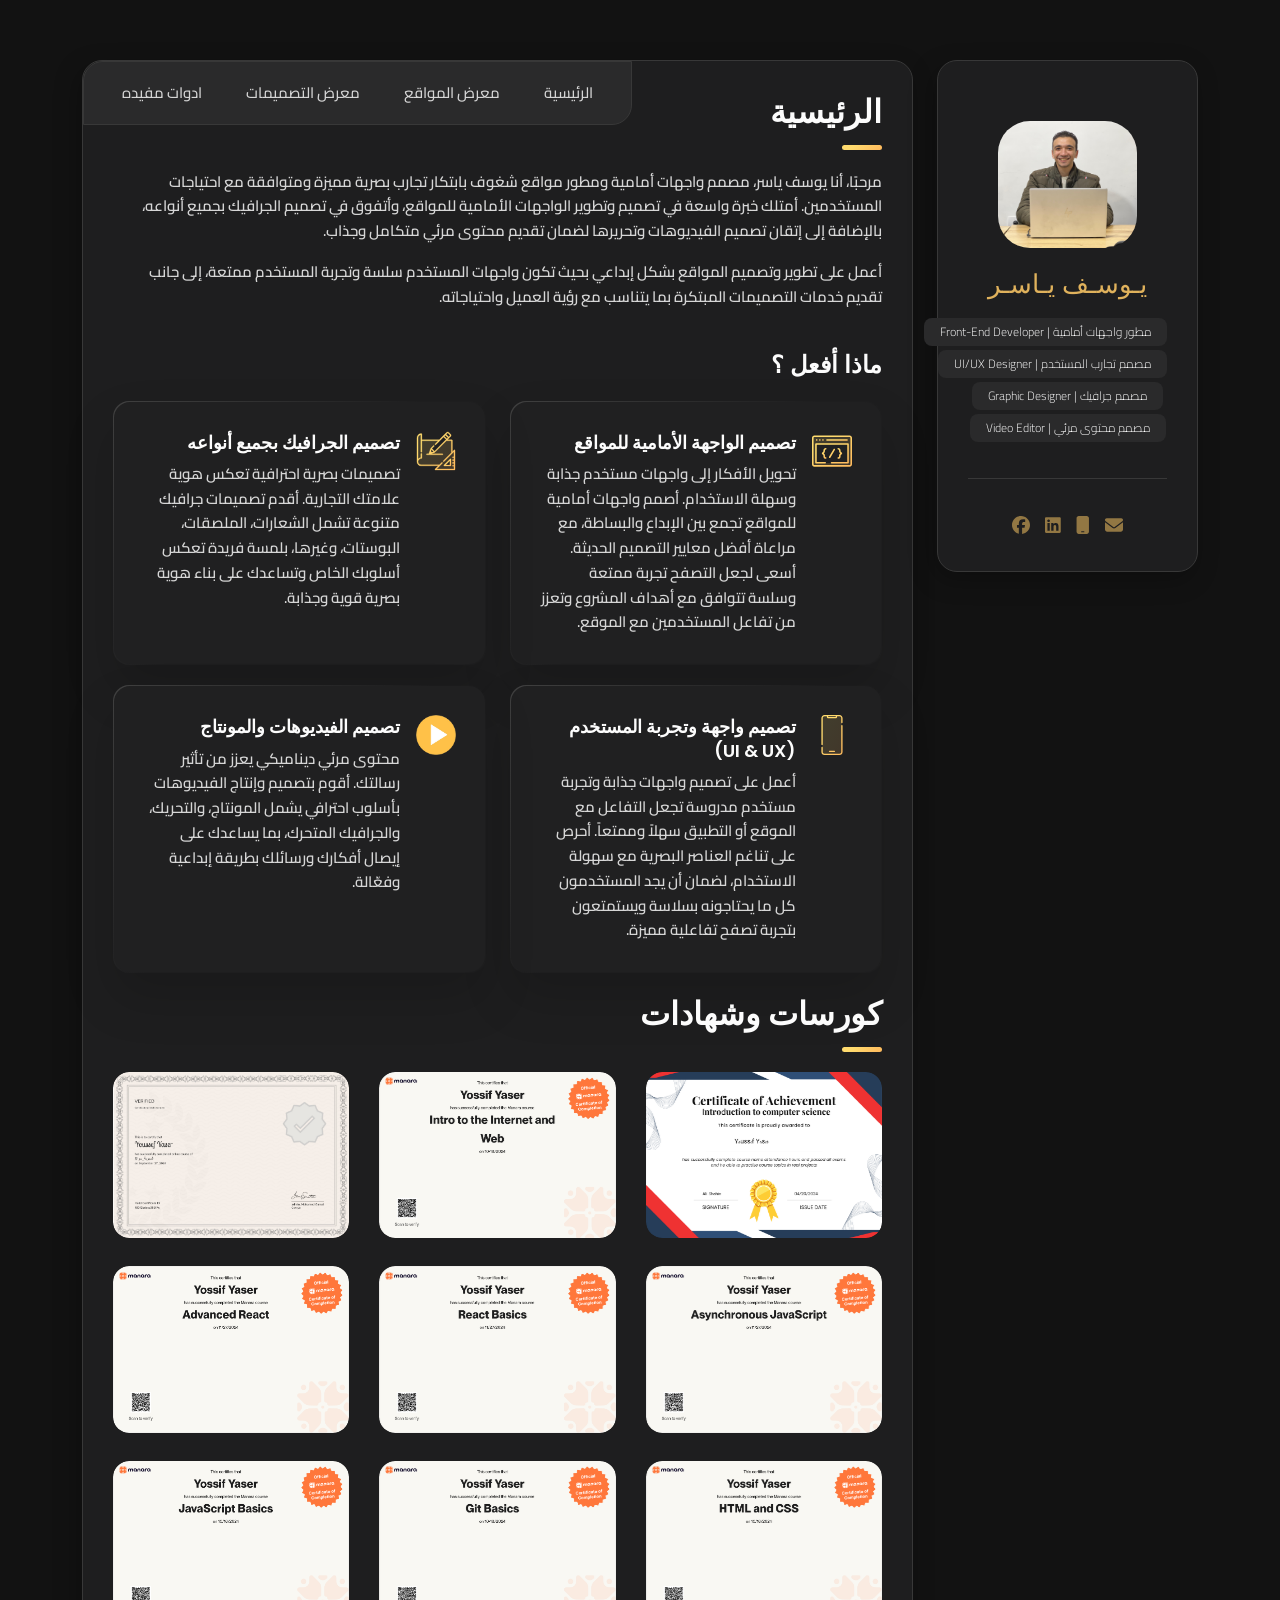
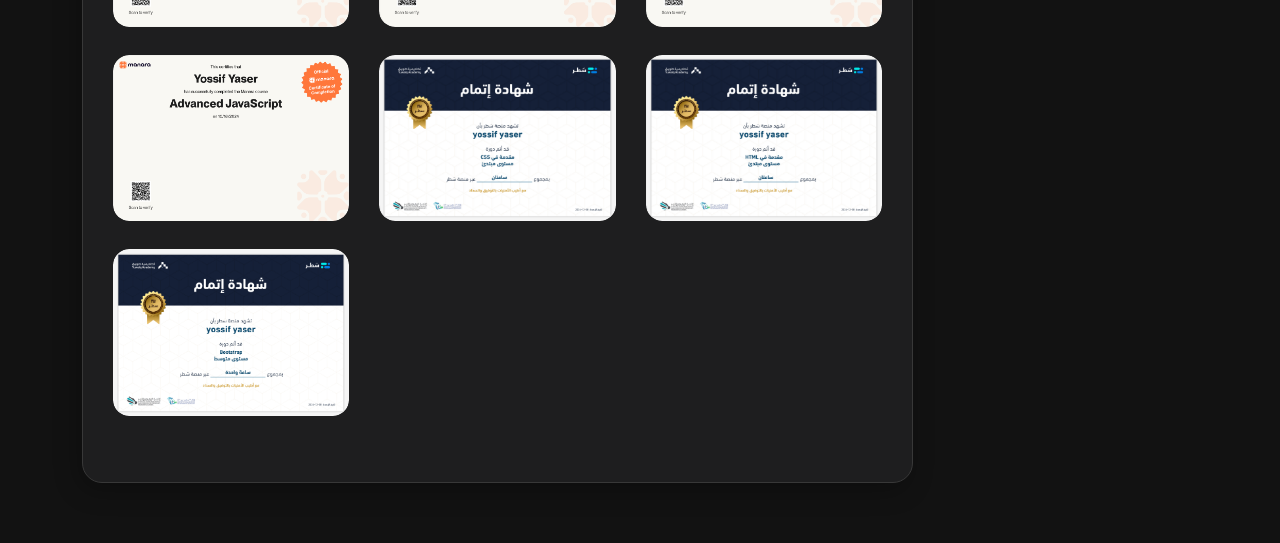
==== commit 2197530d: "Add files via upload" ====
--- a/index.html
+++ b/index.html
@@ -147,7 +147,10 @@
                 <ul class="nav">
                   <li class="nav__item"><a href="index.html">الرئيسية</a></li>
                   <li class="nav__item">
-                    <a href="business.html">معرض الاعمال</a>
+                    <a href="business.html">معرض المواقع</a>
+                  </li>
+                  <li class="nav__item">
+                    <a href="gallery.html">معرض التصميمات</a>
                   </li>
                   <li class="nav__item">
                     <a href="useful.html">ادوات مفيده</a>
@@ -282,7 +285,202 @@
                   </div>
                 </div>
               </div>
-
+              <!-- About -->
+              <div class="pb-0 pb-sm-2">
+                <h1 class="title title--h1 title__separate">كورسات وشهادات</h1>
+                <div
+                  class="gallery-grid js-masonry js-filter-container"
+                  style="position: relative; height: 761.952px"
+                >
+                  <div
+                    class="gutter-sizer"
+                    style="position: absolute; left: 0px; top: 0px"
+                  ></div>
+                  <!-- Item 1 -->
+                  <div class="gallery-grid__item category-design">
+                    <a
+                      href="images/certificate-1726600254371.jpg"
+                      download="true"
+                    >
+                      <div class="gallery-grid__image-wrap">
+                        <img
+                          class="gallery-grid__image cover ls-is-cached lazyloaded"
+                          src="images/certificate-1726600254371.jpg"
+                          alt=""
+                        />
+                      </div>
+                    </a>
+                  </div>
+                  <!-- Item 1 -->
+                  <div class="gallery-grid__item category-design">
+                    <a
+                      href="images/1729257562-324B573177D714D7.png"
+                      download="true"
+                    >
+                      <div class="gallery-grid__image-wrap">
+                        <img
+                          class="gallery-grid__image cover ls-is-cached lazyloaded"
+                          src="images/1729257562-324B573177D714D7.png"
+                          alt=""
+                        />
+                      </div>
+                    </a>
+                  </div>
+                  <!-- Item 1 -->
+                  <div class="gallery-grid__item category-design">
+                    <a href="images/Cetificate.jpg.png" download="true">
+                      <div class="gallery-grid__image-wrap">
+                        <img
+                          class="gallery-grid__image cover ls-is-cached lazyloaded"
+                          src="images/Cetificate.jpg.png"
+                          alt=""
+                        />
+                      </div>
+                    </a>
+                  </div>
+                  <!-- Item 1 -->
+                  <div class="gallery-grid__item category-design">
+                    <a
+                      href="images/1732730829-D4204AC3B4FE99E3.png"
+                      download="true"
+                    >
+                      <div class="gallery-grid__image-wrap">
+                        <img
+                          class="gallery-grid__image cover ls-is-cached lazyloaded"
+                          src="images/1732730829-D4204AC3B4FE99E3.png"
+                          alt=""
+                        />
+                      </div>
+                    </a>
+                  </div>
+                  <!-- Item 1 -->
+                  <div class="gallery-grid__item category-design">
+                    <a
+                      href="images/1732730836-D8220F4CFAC48092.png"
+                      download="true"
+                    >
+                      <div class="gallery-grid__image-wrap">
+                        <img
+                          class="gallery-grid__image cover ls-is-cached lazyloaded"
+                          src="images/1732730836-D8220F4CFAC48092.png"
+                          alt=""
+                        />
+                      </div>
+                    </a>
+                  </div>
+                  <!-- Item 1 -->
+                  <div class="gallery-grid__item category-design">
+                    <a
+                      href="images/1732730844-80A70A3ACD04CD51.png"
+                      download="true"
+                    >
+                      <div class="gallery-grid__image-wrap">
+                        <img
+                          class="gallery-grid__image cover ls-is-cached lazyloaded"
+                          src="images/1732730844-80A70A3ACD04CD51.png"
+                          alt=""
+                        />
+                      </div>
+                    </a>
+                  </div>
+                  <!-- Item 1 -->
+                  <div class="gallery-grid__item category-design">
+                    <a
+                      href="images/1732730850-55E0F701FCB40806.png"
+                      download="true"
+                    >
+                      <div class="gallery-grid__image-wrap">
+                        <img
+                          class="gallery-grid__image cover ls-is-cached lazyloaded"
+                          src="images/1732730850-55E0F701FCB40806.png"
+                          alt=""
+                        />
+                      </div>
+                    </a>
+                  </div>
+                  <!-- Item 1 -->
+                  <div class="gallery-grid__item category-design">
+                    <a
+                      href="images/1732730859-5D35369997E27829.png"
+                      download="true"
+                    >
+                      <div class="gallery-grid__image-wrap">
+                        <img
+                          class="gallery-grid__image cover ls-is-cached lazyloaded"
+                          src="images/1732730859-5D35369997E27829.png"
+                          alt=""
+                        />
+                      </div>
+                    </a>
+                  </div>
+                  <!-- Item 1 -->
+                  <div class="gallery-grid__item category-design">
+                    <a
+                      href="images/1732730865-9D73D9E335749D7F.png"
+                      download="true"
+                    >
+                      <div class="gallery-grid__image-wrap">
+                        <img
+                          class="gallery-grid__image cover ls-is-cached lazyloaded"
+                          src="images/1732730865-9D73D9E335749D7F.png"
+                          alt=""
+                        />
+                      </div>
+                    </a>
+                  </div>
+                  <!-- Item 1 -->
+                  <div class="gallery-grid__item category-design">
+                    <a
+                      href="images/1732733032-557DEE698CDEE76F.png"
+                      download="true"
+                    >
+                      <div class="gallery-grid__image-wrap">
+                        <img
+                          class="gallery-grid__image cover ls-is-cached lazyloaded"
+                          src="images/1732733032-557DEE698CDEE76F.png"
+                          alt=""
+                        />
+                      </div>
+                    </a>
+                  </div>
+                  <!-- Item 1 -->
+                  <div class="gallery-grid__item category-design">
+                    <a href="images/certificate (1).png" download="true">
+                      <div class="gallery-grid__image-wrap">
+                        <img
+                          class="gallery-grid__image cover ls-is-cached lazyloaded"
+                          src="images/certificate (1).png"
+                          alt=""
+                        />
+                      </div>
+                    </a>
+                  </div>
+                  <!-- Item 1 -->
+                  <div class="gallery-grid__item category-design">
+                    <a href="images/certificate (2).png" download="true">
+                      <div class="gallery-grid__image-wrap">
+                        <img
+                          class="gallery-grid__image cover ls-is-cached lazyloaded"
+                          src="images/certificate (2).png"
+                          alt=""
+                        />
+                      </div>
+                    </a>
+                  </div>
+                  <!-- Item 1 -->
+                  <div class="gallery-grid__item category-design">
+                    <a href="images/certificate.png" download="true">
+                      <div class="gallery-grid__image-wrap">
+                        <img
+                          class="gallery-grid__image cover ls-is-cached lazyloaded"
+                          src="images/certificate.png"
+                          alt=""
+                        />
+                      </div>
+                    </a>
+                  </div>
+                </div>
+              </div>
               <!-- Clients -->
               <!-- <h2 class="title title--h2 mt-4">عملاء سعدت بالعمل معهم</h2> -->
               <!-- <div class="swiper-container js-carousel-clients">
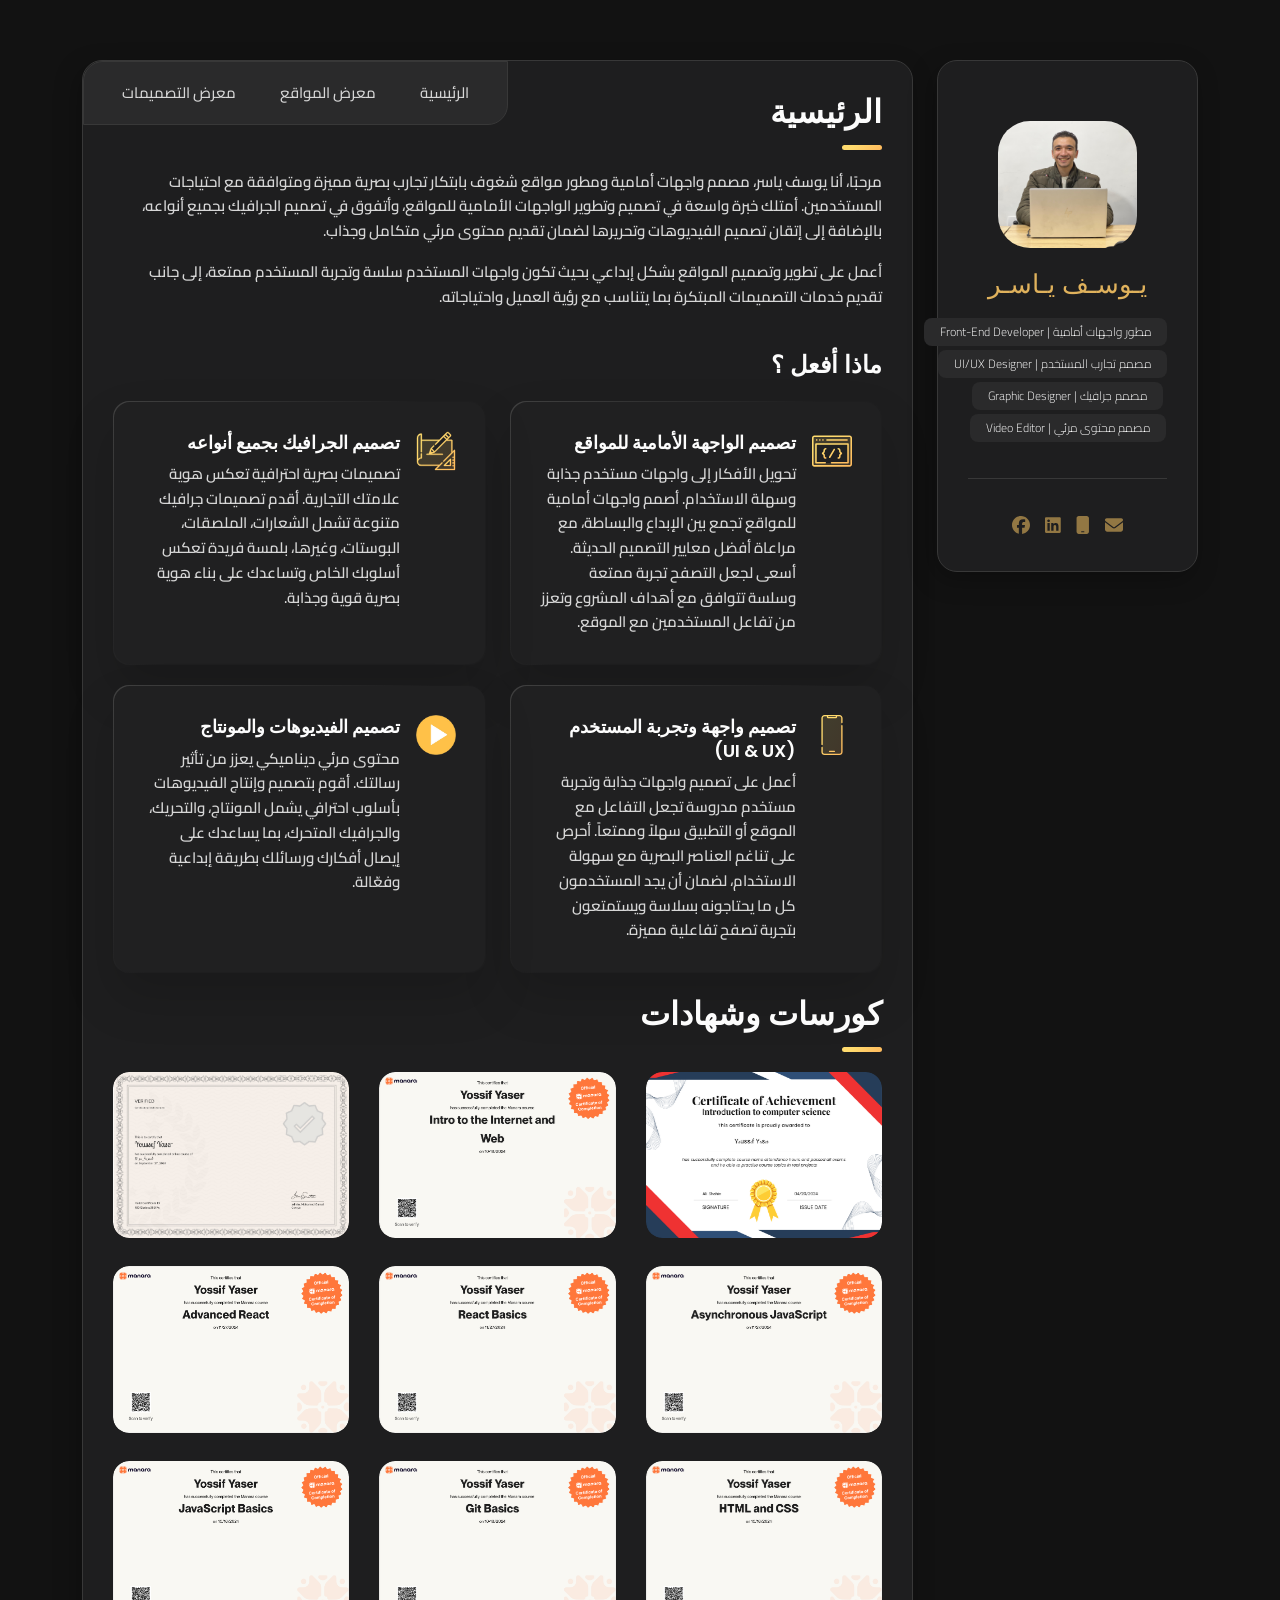
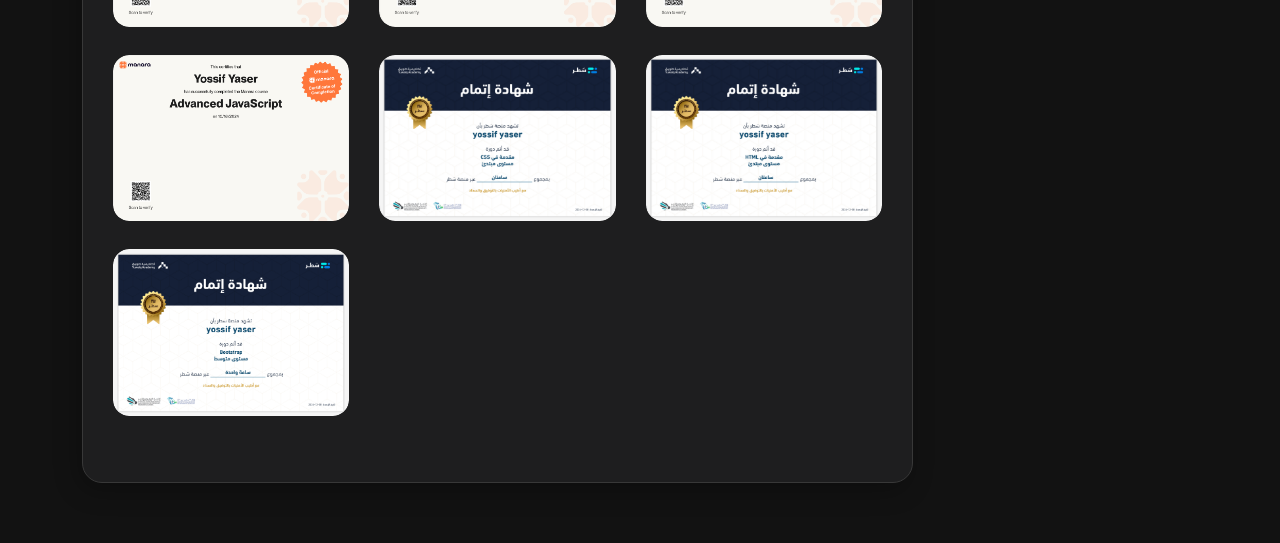
==== commit 7622f607: "Update index.html" ====
--- a/index.html
+++ b/index.html
@@ -152,10 +152,6 @@
                   <li class="nav__item">
                     <a href="gallery.html">معرض التصميمات</a>
                   </li>
-                  <li class="nav__item">
-                    <a href="useful.html">ادوات مفيده</a>
-                  </li>
-                  <!-- <li class="nav__item"><a href="blog.html">المدونة</a></li> -->
                 </ul>
               </div>
 
